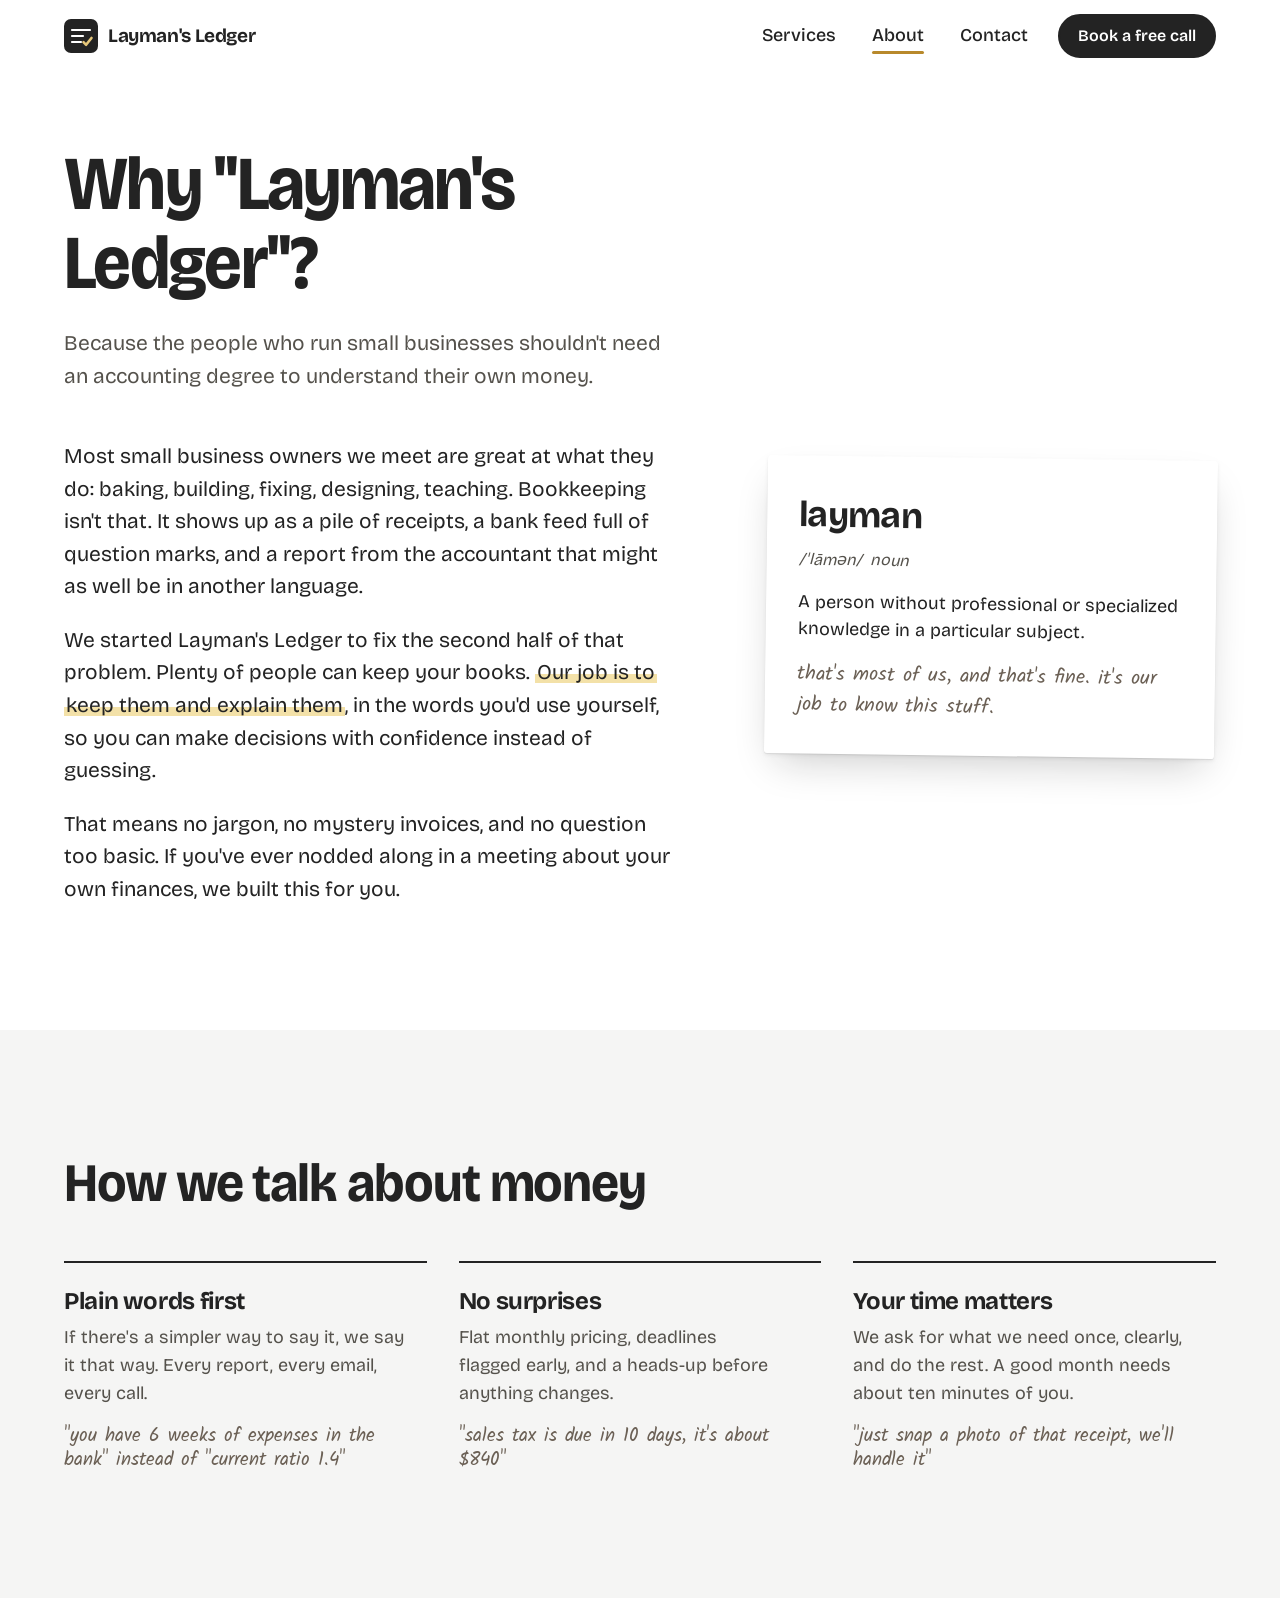
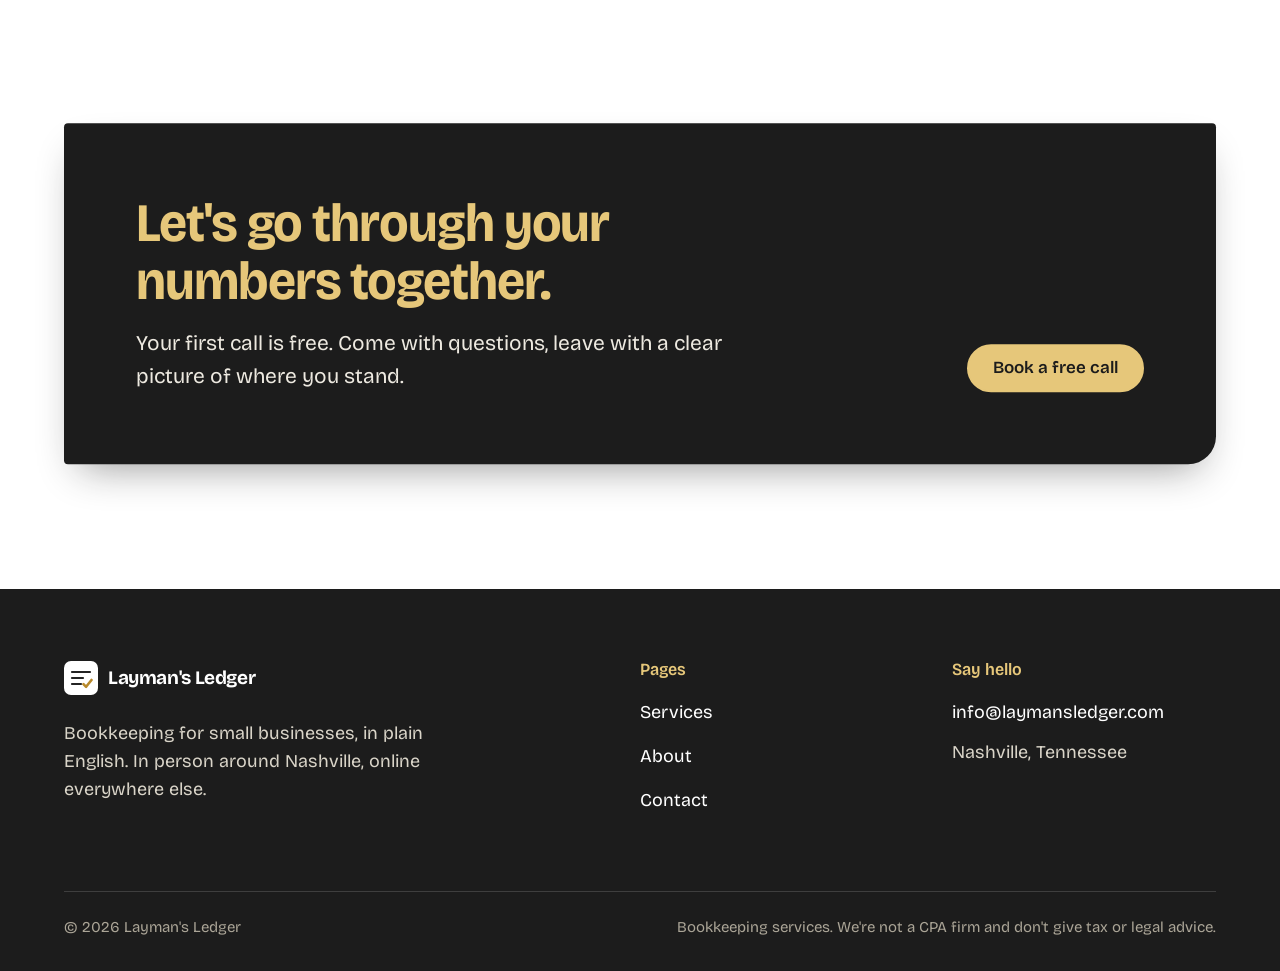
==== about.html @ c186a82f "Switch palette to charcoal and gold Charcoal ink and a gold pencil for mark-up on white paper; gold " ====
<!doctype html>
<html lang="en">
<head>
  <meta charset="utf-8">
  <meta name="viewport" content="width=device-width, initial-scale=1">
  <title>About | Layman's Ledger</title>
  <meta name="description" content="Why we started Layman's Ledger: bookkeeping for small businesses, explained in words you'd actually use.">
  <meta name="theme-color" content="#ffffff">
  <link rel="icon" href="assets/img/favicon.svg" type="image/svg+xml">
  <meta property="og:title" content="About | Layman's Ledger">
  <meta property="og:description" content="Why we started Layman's Ledger: bookkeeping for small businesses, explained in words you'd actually use.">
  <meta property="og:type" content="website">
  <link rel="preconnect" href="https://fonts.googleapis.com">
  <link rel="preconnect" href="https://fonts.gstatic.com" crossorigin>
  <link rel="stylesheet" href="https://fonts.googleapis.com/css2?family=Bricolage+Grotesque:opsz,wdth,wght@12..96,75..100,300..800&family=Kalam:wght@400;700&display=swap">
  <link rel="stylesheet" href="assets/css/styles.css">
</head>
<body>
  <a class="skip-link" href="#main">Skip to content</a>

  <header class="site-header">
    <nav class="nav wrap" aria-label="Main">
      <a class="brand" href="index.html" aria-label="Layman's Ledger home">
        <svg viewBox="0 0 34 34" aria-hidden="true"><rect width="34" height="34" rx="7" fill="#232323"/><path d="M8 11h18M8 17h11M8 23h9" stroke="#fff" stroke-width="2.2" stroke-linecap="round"/><path d="M19.5 23.2l2.6 2.6 5.4-6.8" fill="none" stroke="#E6C77A" stroke-width="2.6" stroke-linecap="round" stroke-linejoin="round"/></svg>
        Layman's Ledger
      </a>
      <button class="menu-toggle" type="button" aria-expanded="false" aria-controls="nav-links"><span></span><span class="visually-hidden">Menu</span></button>
      <ul class="nav-links" id="nav-links">
        <li><a href="services.html">Services</a></li>
        <li><a href="about.html" aria-current="page">About</a></li>
        <li><a href="contact.html">Contact</a></li>
        <li><a class="btn btn--small" href="contact.html">Book a free call</a></li>
      </ul>
    </nav>
  </header>

  <main id="main">
    <section class="page-head">
      <div class="wrap">
        <h1>Why "Layman's Ledger"?</h1>
        <p class="lede">Because the people who run small businesses shouldn't need an accounting degree to understand their own money.</p>
      </div>
    </section>

    <section class="section" style="padding-top:0" aria-label="Our story">
      <div class="wrap story">
        <div class="story-text">
          <p>Most small business owners we meet are great at what they do: baking, building, fixing, designing, teaching. Bookkeeping isn't that. It shows up as a pile of receipts, a bank feed full of question marks, and a report from the accountant that might as well be in another language.</p>
          <p>We started Layman's Ledger to fix the second half of that problem. Plenty of people can keep your books. <span class="highlight">Our job is to keep them and explain them</span>, in the words you'd use yourself, so you can make decisions with confidence instead of guessing.</p>
          <p>That means no jargon, no mystery invoices, and no question too basic. If you've ever nodded along in a meeting about your own finances, we built this for you.</p>
        </div>
        <dl class="definition">
          <dt>layman<small>/ˈlāmən/ &nbsp;noun</small></dt>
          <dd>A person without professional or specialized knowledge in a particular subject.</dd>
          <dd class="hand">that's most of us, and that's fine. it's our job to know this stuff.</dd>
        </dl>
      </div>
    </section>

    <section class="section section--tint" aria-labelledby="principles-title">
      <div class="wrap">
        <div class="section-head"><h2 id="principles-title">How we talk about money</h2></div>
        <div class="principles">
          <div class="principle">
            <h3>Plain words first</h3>
            <p>If there's a simpler way to say it, we say it that way. Every report, every email, every call.</p>
            <span class="eg">"you have 6 weeks of expenses in the bank" instead of "current ratio 1.4"</span>
          </div>
          <div class="principle">
            <h3>No surprises</h3>
            <p>Flat monthly pricing, deadlines flagged early, and a heads-up before anything changes.</p>
            <span class="eg">"sales tax is due in 10 days, it's about $840"</span>
          </div>
          <div class="principle">
            <h3>Your time matters</h3>
            <p>We ask for what we need once, clearly, and do the rest. A good month needs about ten minutes of you.</p>
            <span class="eg">"just snap a photo of that receipt, we'll handle it"</span>
          </div>
        </div>
      </div>
    </section>


    <section class="section" aria-labelledby="cta-title">
      <div class="wrap">
        <div class="cta-panel" data-cta>
          <div>
            <h2 id="cta-title">Let's go through your numbers together.</h2>
            <p>Your first call is free. Come with questions, leave with a clear picture of where you stand.</p>
          </div>
          <a class="btn" href="contact.html">Book a free call</a>
        </div>
      </div>
    </section>
  </main>

  <footer class="site-footer">
    <div class="wrap">
      <div class="footer-grid">
        <div>
          <a class="brand" href="index.html">
            <svg viewBox="0 0 34 34" aria-hidden="true"><rect width="34" height="34" rx="7" fill="#fff"/><path d="M8 11h18M8 17h11M8 23h9" stroke="#232323" stroke-width="2.2" stroke-linecap="round"/><path d="M19.5 23.2l2.6 2.6 5.4-6.8" fill="none" stroke="#B8892B" stroke-width="2.6" stroke-linecap="round" stroke-linejoin="round"/></svg>
            Layman's Ledger
          </a>
          <p>Bookkeeping for small businesses, in plain English. In person around Nashville, online everywhere else.</p>
        </div>
        <div>
          <h2>Pages</h2>
          <ul>
            <li><a href="services.html">Services</a></li>
            <li><a href="about.html">About</a></li>
            <li><a href="contact.html">Contact</a></li>
          </ul>
        </div>
        <div>
          <h2>Say hello</h2>
          <ul>
            <li><a href="mailto:info@laymansledger.com">info@laymansledger.com</a></li>
            <li>Nashville, Tennessee</li>
          </ul>
        </div>
      </div>
      <div class="footer-base">
        <span>&copy; <span data-year>2026</span> Layman's Ledger</span>
        <span>Bookkeeping services. We're not a CPA firm and don't give tax or legal advice.</span>
      </div>
    </div>
  </footer>

  <script src="assets/vendor/gsap.min.js" defer></script>
  <script src="assets/vendor/ScrollTrigger.min.js" defer></script>
  <script src="assets/js/main.js" defer></script>
</body>
</html>
---- assets/css/styles.css ----
/* Layman's Ledger
   Direction: the plain-English monthly report. White paper, charcoal ink,
   a gold pencil for mark-up, graphite handwriting for notes, and a gold
   tab for the one thing you must not forget. Charcoal and gold go dark
   only in the closing panel and footer. */

:root {
  color-scheme: light;

  /* Palette */
  --paper: #ffffff;
  --paper-2: #f5f5f4;
  --ink: #232323;        /* charcoal */
  --ink-soft: #55524c;
  --gold: #b8892b;       /* gold pencil: marks, arrows, focus (3.2:1 on white) */
  --gold-deep: #8a6414;  /* links and small gold text (5.4:1 on white) */
  --gold-light: #e6c77a; /* gold type on charcoal */
  --pencil: #6b6055;     /* graphite handwriting (6.1:1 on white) */
  --tab: #ebcb7c;        /* the gold sticky tab */
  --highlight: #f3e1a8;
  --dark: #1c1c1c;
  --line: #e4e2dd;
  --line-strong: #cbc7be;
  --error: #b3261e;
  --success: #1f7a4d;

  /* Type */
  --font-sans: "Bricolage Grotesque", ui-sans-serif, system-ui, sans-serif;
  --font-hand: "Kalam", "Segoe Print", "Bradley Hand", cursive;

  /* Classic typographic scale, rem based on a 16px root */
  --step--1: 0.875rem;  /* 14 */
  --step-0: 1.125rem;   /* 18 body */
  --step-1: 1.3125rem;  /* 21 */
  --step-2: 1.5rem;     /* 24 */
  --step-3: clamp(1.75rem, 1.4rem + 1.4vw, 2.25rem);   /* 28-36 */
  --step-4: clamp(2.25rem, 1.6rem + 2.6vw, 3.375rem);  /* 36-54 */
  --step-5: clamp(2.75rem, 1.7rem + 4.4vw, 4.75rem);   /* 44-76 */

  /* Spacing (spacious marketing rhythm) */
  --space-1: 0.5rem;
  --space-2: 1rem;
  --space-3: 1.5rem;
  --space-4: 2rem;
  --space-5: 3rem;
  --space-6: 4.5rem;
  --space-7: clamp(4.5rem, 3rem + 6vw, 8rem);

  --gutter: clamp(1rem, 0.4rem + 3vw, 2.5rem);
  --max: 72rem;
  --measure: 38rem;

  /* Radii by role: documents are nearly square, controls are soft */
  --r-doc: 3px;
  --r-field: 10px;
  --r-pill: 999px;

  /* Paper shadow: a tight contact shadow plus a long soft lift */
  --shadow-paper: 0 1px 1px rgb(20 20 20 / 0.08), 0 2px 4px rgb(20 20 20 / 0.06),
    0 18px 40px -12px rgb(20 20 20 / 0.22);
  --shadow-sticky: 0 2px 3px rgb(90 70 0 / 0.14), 0 14px 22px -10px rgb(90 70 0 / 0.35);

  --ease-out: cubic-bezier(0.22, 1, 0.36, 1);
  --dur-fast: 160ms;
  --dur: 240ms;
}

/* ---------- Base ---------- */

*,
*::before,
*::after { box-sizing: border-box; }

html {
  -webkit-text-size-adjust: 100%;
  scroll-behavior: smooth;
  scroll-padding-top: 6rem; /* keep anchors and focused fields clear of the sticky header */
}

body {
  margin: 0;
  background: var(--paper);
  color: var(--ink);
  font-family: var(--font-sans);
  font-size: var(--step-0);
  line-height: 1.55;
  font-optical-sizing: auto;
  text-rendering: optimizeLegibility;
  -webkit-font-smoothing: antialiased;
  overflow-x: clip;
}

img, svg { display: block; max-width: 100%; }

h1, h2, h3, h4 {
  margin: 0;
  line-height: 1.08;
  font-weight: 700;
  letter-spacing: -0.02em;
  text-wrap: balance;
}

h1 { font-size: var(--step-5); font-variation-settings: "wdth" 92; letter-spacing: -0.022em; line-height: 1.04; }
h2 { font-size: var(--step-4); font-variation-settings: "wdth" 94; letter-spacing: -0.02em; }
h3 { font-size: var(--step-2); letter-spacing: -0.015em; line-height: 1.2; }

p { margin: 0; text-wrap: pretty; }
p + p { margin-top: 1em; }

a {
  color: var(--gold-deep);
  text-decoration-thickness: 1.5px;
  text-underline-offset: 0.2em;
  transition: color var(--dur-fast) ease, text-decoration-color var(--dur-fast) ease;
}
a:hover { color: var(--ink); }

:focus-visible {
  outline: 3px solid var(--gold);
  outline-offset: 3px;
  border-radius: 4px;
}

::selection { background: var(--highlight); color: var(--ink); }

.num { font-variant-numeric: tabular-nums; }

.hand {
  font-family: var(--font-hand);
  color: var(--pencil);
  font-weight: 400;
  letter-spacing: 0;
}

.visually-hidden {
  position: absolute !important;
  width: 1px; height: 1px;
  margin: -1px; padding: 0; border: 0;
  overflow: hidden; clip: rect(0 0 0 0); white-space: nowrap;
}

.skip-link {
  position: absolute;
  left: var(--gutter);
  top: -4rem;
  z-index: 100;
  padding: 0.75rem 1rem;
  background: var(--ink);
  color: #fff;
  border-radius: var(--r-field);
  transition: top var(--dur) var(--ease-out);
}
.skip-link:focus { top: 0.75rem; color: #fff; }

.wrap {
  width: 100%;
  max-width: calc(var(--max) + var(--gutter) * 2);
  margin-inline: auto;
  padding-inline: var(--gutter);
}

.section { padding-block: var(--space-7); }
.section--tint { background: var(--paper-2); }

.section-head { max-width: 44rem; margin-bottom: var(--space-5); }
.section-head p { margin-top: var(--space-2); color: var(--ink-soft); font-size: var(--step-1); }

.lede { font-size: var(--step-1); color: var(--ink-soft); max-width: var(--measure); }

/* ---------- Buttons ---------- */

.btn {
  --btn-bg: var(--ink);
  --btn-fg: #fff;
  display: inline-flex;
  align-items: center;
  justify-content: center;
  gap: 0.5rem;
  min-height: 3rem;
  padding: 0.75rem 1.5rem;
  border: 2px solid var(--btn-bg);
  border-radius: var(--r-pill);
  background: var(--btn-bg);
  color: var(--btn-fg);
  font: inherit;
  font-size: 1.0625rem;
  font-weight: 600;
  line-height: 1.2;
  text-decoration: none;
  cursor: pointer;
  transition: transform var(--dur-fast) var(--ease-out), background-color var(--dur) ease,
    color var(--dur) ease, box-shadow var(--dur) ease;
}
.btn:hover { color: var(--btn-fg); background: #3a3a3a; border-color: #3a3a3a; box-shadow: 0 8px 18px -8px rgb(20 20 20 / 0.5); }
.btn:active { transform: translateY(1px) scale(0.98); }

.btn--ghost { --btn-bg: transparent; --btn-fg: var(--ink); border-color: var(--line-strong); }
.btn--ghost:hover { background: var(--paper-2); color: var(--ink); border-color: var(--ink); box-shadow: none; }

.btn--small { min-height: 2.75rem; padding: 0.5rem 1.125rem; font-size: 1rem; }

.btn[disabled] { opacity: 0.6; cursor: progress; }

/* ---------- Header / nav ---------- */

.site-header {
  position: sticky;
  top: 0;
  z-index: 50;
  background: rgb(255 255 255 / 0.88);
  backdrop-filter: saturate(1.4) blur(10px);
  -webkit-backdrop-filter: saturate(1.4) blur(10px);
  border-bottom: 1px solid transparent;
  transition: border-color var(--dur) ease, box-shadow var(--dur) ease;
}
.site-header.is-scrolled { border-bottom-color: var(--line); }

.nav {
  display: flex;
  align-items: center;
  justify-content: space-between;
  gap: var(--space-3);
  min-height: 4.5rem;
}

.brand {
  display: inline-flex;
  align-items: center;
  gap: 0.625rem;
  color: var(--ink);
  font-weight: 700;
  font-size: 1.1875rem;
  letter-spacing: -0.02em;
  text-decoration: none;
}
.brand:hover { color: var(--ink); }
.brand svg { width: 2.125rem; height: 2.125rem; flex: none; }

.nav-links {
  display: flex;
  align-items: center;
  gap: var(--space-1);
  margin: 0;
  padding: 0;
  list-style: none;
}
.nav-links a:not(.btn) {
  position: relative;
  display: inline-block;
  padding: 0.625rem 0.875rem;
  color: var(--ink);
  font-weight: 500;
  text-decoration: none;
}
/* A blue-pencil underline that sketches in on hover and marks the current page */
.nav-links a:not(.btn)::after {
  content: "";
  position: absolute;
  left: 0.875rem;
  right: 0.875rem;
  bottom: 0.35rem;
  height: 3px;
  border-radius: 3px;
  background: var(--gold);
  transform: scaleX(0);
  transform-origin: left;
  transition: transform var(--dur) var(--ease-out);
}
.nav-links a:not(.btn):hover::after,
.nav-links a[aria-current="page"]::after { transform: scaleX(1); }
.nav-links .btn { margin-left: var(--space-1); }

.menu-toggle {
  display: none;
  align-items: center;
  justify-content: center;
  width: 3rem;
  height: 3rem;
  margin-right: -0.5rem;
  border: 0;
  border-radius: var(--r-field);
  background: transparent;
  color: var(--ink);
  cursor: pointer;
}
.menu-toggle span,
.menu-toggle span::before,
.menu-toggle span::after {
  display: block;
  width: 1.375rem;
  height: 2px;
  border-radius: 2px;
  background: currentColor;
  transition: transform var(--dur) var(--ease-out), opacity var(--dur-fast) ease;
}
.menu-toggle span { position: relative; }
.menu-toggle span::before,
.menu-toggle span::after { content: ""; position: absolute; left: 0; }
.menu-toggle span::before { top: -7px; }
.menu-toggle span::after { top: 7px; }
.menu-toggle[aria-expanded="true"] span { background: transparent; }
.menu-toggle[aria-expanded="true"] span::before { transform: translateY(7px) rotate(45deg); }
.menu-toggle[aria-expanded="true"] span::after { transform: translateY(-7px) rotate(-45deg); }

@media (max-width: 52rem) {
  .menu-toggle { display: inline-flex; }
  .nav-links {
    position: absolute;
    top: 100%;
    left: 0;
    right: 0;
    flex-direction: column;
    align-items: stretch;
    gap: 0;
    padding: var(--space-1) var(--gutter) var(--space-3);
    background: var(--paper);
    border-bottom: 1px solid var(--line);
    box-shadow: 0 24px 40px -24px rgb(20 20 20 / 0.3);
    opacity: 0;
    visibility: hidden;
    transform: translateY(-0.5rem);
    transition: opacity var(--dur) ease, transform var(--dur) var(--ease-out), visibility 0s linear var(--dur);
  }
  .nav-links.is-open {
    opacity: 1;
    visibility: visible;
    transform: none;
    transition: opacity var(--dur) ease, transform var(--dur) var(--ease-out), visibility 0s;
  }
  .nav-links a:not(.btn) { display: block; padding: 0.875rem 0; font-size: 1.1875rem; border-bottom: 1px solid var(--line); }
  .nav-links a:not(.btn)::after { left: 0; right: auto; width: 2.5rem; bottom: 0.5rem; }
  .nav-links .btn { margin: var(--space-3) 0 0; width: 100%; }
}

/* ---------- Hero ---------- */

.hero { padding-block: var(--space-6); overflow: clip; }

.hero-grid {
  display: grid;
  grid-template-columns: minmax(0, 1fr);
  gap: var(--space-6);
  align-items: center;
}

.hero-copy h1 { max-width: 12ch; }
.hero-copy h1 .line { display: block; }
.hero-copy .lede { margin-top: var(--space-3); }

.hero-actions {
  display: flex;
  flex-wrap: wrap;
  gap: var(--space-2);
  margin-top: var(--space-4);
}

.hero-note { margin-top: var(--space-3); font-size: 1rem; color: var(--ink-soft); }

@media (min-width: 64rem) {
  .hero-grid { grid-template-columns: minmax(0, 0.9fr) minmax(0, 1.1fr); gap: var(--space-5); }
}

/* ---------- The report (signature element) ---------- */

.report-stage { position: relative; padding: var(--space-2) 0 var(--space-3); }
@media (min-width: 64rem) { .report-stage { padding-bottom: var(--space-6); } }

.report {
  position: relative;
  margin: 0;
  padding: var(--space-4) var(--space-4) var(--space-3);
  background: var(--paper);
  border-radius: var(--r-doc);
  box-shadow: var(--shadow-paper);
  transform: rotate(-0.6deg);
}

.report-head {
  display: flex;
  justify-content: space-between;
  align-items: baseline;
  gap: var(--space-2);
  padding-bottom: var(--space-2);
  border-bottom: 2px solid var(--ink);
}
.report-title { font-size: var(--step-1); font-weight: 700; letter-spacing: -0.01em; }
@media (max-width: 39.99rem) {
  .report-head { flex-direction: column; gap: 0.125rem; }
  .report-note .arrow { display: none; }
}
.report-sub { font-size: var(--step--1); color: var(--ink-soft); }

.report-rows { margin: 0; padding: 0; list-style: none; }

.report-row {
  display: grid;
  grid-template-columns: minmax(0, 1fr) auto;
  grid-template-areas:
    "label amount"
    "note  note";
  column-gap: var(--space-2);
  align-items: center;
  padding: 0.875rem 0;
  border-bottom: 1px solid var(--line);
}
.report-row:last-child { border-bottom: 0; }

.report-label { grid-area: label; font-weight: 500; }
.report-amount {
  grid-area: amount;
  position: relative;
  justify-self: end;
  font-size: var(--step-2);
  font-weight: 700;
  font-variant-numeric: tabular-nums;
  letter-spacing: -0.02em;
  white-space: nowrap;
}
.report-row--total .report-label { font-weight: 700; }

.report-note {
  grid-area: note;
  display: flex;
  align-items: center;
  gap: 0.375rem;
  margin-top: 0.125rem;
  font-size: 1.1875rem;
  line-height: 1.25;
}
.report-note .arrow { width: 2.25rem; height: 1.25rem; flex: none; color: var(--gold); }

/* The blue-pencil loop around the profit figure */
.pencil-circle {
  position: absolute;
  left: -22%;
  top: -34%;
  width: 144%;
  height: 168%;
  max-width: none;
  color: var(--gold);
  pointer-events: none;
  overflow: visible;
}

@media (min-width: 40rem) {
  .report { padding: var(--space-5) var(--space-5) var(--space-4); }
  .report-row {
    grid-template-columns: minmax(8rem, 1fr) auto minmax(0, 13rem);
    grid-template-areas: "label amount note";
    column-gap: var(--space-3);
    padding: 1rem 0;
  }
  .report-note { margin-top: 0; }
}

.sticky-note {
  position: relative;
  width: min(16rem, 80%);
  margin: -1rem 0.25rem 0 auto;
  padding: 1.125rem 1.125rem 1.25rem;
  background: var(--tab);
  border-radius: 2px 2px 14px 2px;
  box-shadow: var(--shadow-sticky);
  transform: rotate(2.5deg);
  font-family: var(--font-hand);
  font-size: 1.1875rem;
  line-height: 1.3;
  color: var(--ink);
  transition: transform 400ms var(--ease-out);
}
.sticky-note:hover { transform: rotate(0.5deg) translateY(-3px); }
.sticky-note strong { font-weight: 700; }

@media (min-width: 64rem) {
  .sticky-note { position: absolute; right: -1.5rem; bottom: -1.5rem; width: 15rem; margin: 0; }
}

.sample-tag {
  position: absolute;
  top: -0.75rem;
  left: var(--space-3);
  padding: 0.125rem 0.625rem;
  background: var(--paper);
  border: 1px solid var(--line-strong);
  border-radius: var(--r-pill);
  font-size: 0.8125rem;
  color: var(--ink-soft);
}

/* ---------- Jargon translator ---------- */

.jargon-list {
  display: grid;
  grid-template-columns: minmax(0, 1fr);
  margin: 0;
  padding: 0;
  list-style: none;
  border-top: 1px solid var(--line-strong);
}
@media (min-width: 48rem) {
  .jargon-list { grid-template-columns: repeat(2, minmax(0, 1fr)); column-gap: var(--space-5); }
}

.jargon-item { border-bottom: 1px solid var(--line-strong); }

.jargon-btn {
  display: grid;
  grid-template-columns: minmax(0, 1fr) auto;
  align-items: center;
  gap: var(--space-2);
  width: 100%;
  min-height: 5.5rem;
  padding: var(--space-3) 0;
  border: 0;
  background: transparent;
  color: var(--ink);
  font: inherit;
  text-align: left;
  cursor: pointer;
}

.jargon-text { display: grid; gap: 0.25rem; }

.jargon-term {
  position: relative;
  justify-self: start;
  font-size: var(--step-2);
  font-weight: 600;
  letter-spacing: -0.015em;
  transition: color var(--dur) ease;
}
/* Pencil strike-through, drawn on reveal */
.jargon-term::after {
  content: "";
  position: absolute;
  left: -0.25rem;
  right: -0.25rem;
  top: 55%;
  height: 3px;
  border-radius: 3px;
  background: var(--gold);
  transform: scaleX(0) rotate(-1.5deg);
  transform-origin: left center;
  transition: transform 420ms var(--ease-out);
}

.jargon-plain {
  display: grid;
  grid-template-rows: 0fr;
  transition: grid-template-rows 420ms var(--ease-out);
}
.jargon-plain > span {
  overflow: hidden;
  font-family: var(--font-hand);
  color: var(--pencil);
  font-size: 1.3125rem;
  line-height: 1.3;
  clip-path: inset(0 100% 0 0);
  transition: clip-path 700ms var(--ease-out) 120ms;
}

.jargon-btn[aria-expanded="true"] .jargon-term { color: var(--ink-soft); }
.jargon-btn[aria-expanded="true"] .jargon-term::after { transform: scaleX(1) rotate(-1.5deg); }
.jargon-btn[aria-expanded="true"] .jargon-plain { grid-template-rows: 1fr; }
.jargon-btn[aria-expanded="true"] .jargon-plain > span { clip-path: inset(0 0 0 0); }

.jargon-icon {
  display: grid;
  place-items: center;
  width: 2.75rem;
  height: 2.75rem;
  border: 1.5px solid var(--line-strong);
  border-radius: 50%;
  color: var(--ink);
  transition: transform var(--dur) var(--ease-out), background-color var(--dur) ease, border-color var(--dur) ease;
}
.jargon-icon svg { width: 1.125rem; height: 1.125rem; }
.jargon-btn:hover .jargon-icon { border-color: var(--ink); }
.jargon-btn[aria-expanded="true"] .jargon-icon { transform: rotate(180deg); background: var(--tab); border-color: var(--tab); }

.jargon-foot {
  display: flex;
  flex-wrap: wrap;
  align-items: center;
  justify-content: space-between;
  gap: var(--space-2);
  margin-top: var(--space-4);
  color: var(--ink-soft);
}

/* ---------- Services list ---------- */

.service-list { margin: 0; padding: 0; list-style: none; border-top: 2px solid var(--ink); }

.service-row {
  display: grid;
  grid-template-columns: minmax(0, 1fr);
  gap: var(--space-1);
  padding: var(--space-4) 0;
  border-bottom: 1px solid var(--line-strong);
}
.service-row h3 { font-size: var(--step-3); }
.service-row p { color: var(--ink-soft); max-width: var(--measure); }
.service-row .hand { font-size: 1.25rem; }

@media (min-width: 48rem) {
  .service-row { grid-template-columns: minmax(0, 5fr) minmax(0, 7fr); gap: var(--space-5); align-items: baseline; }
}

.more-link {
  display: inline-flex;
  align-items: center;
  gap: 0.5rem;
  margin-top: var(--space-4);
  font-weight: 600;
}

/* ---------- How it works (a real sequence, so it is numbered) ---------- */

.steps {
  position: relative;
  display: grid;
  gap: var(--space-5);
  margin: 0;
  padding: 0 0 0 4.5rem;
  list-style: none;
  counter-reset: step;
  max-width: 48rem;
}
/* Track and progress line; --progress is driven by scroll (defaults to full without JS) */
.steps::before,
.steps::after {
  content: "";
  position: absolute;
  left: 1.375rem;
  top: 1.5rem;
  bottom: 1.5rem;
  width: 3px;
  border-radius: 3px;
}
.steps::before { background: var(--line); }
.steps::after { background: var(--gold); transform-origin: top; transform: scaleY(var(--progress, 1)); }

.step { position: relative; z-index: 1; counter-increment: step; }
.step::before {
  content: counter(step);
  position: absolute;
  left: -4.5rem;
  top: -0.125rem;
  display: grid;
  place-items: center;
  width: 2.875rem;
  height: 2.875rem;
  border-radius: 50%;
  background: var(--paper);
  border: 2px solid var(--ink);
  font-weight: 700;
  font-variant-numeric: tabular-nums;
}
.section--tint .step::before { background: var(--paper-2); }
.step h3 { font-size: var(--step-3); }
.step p { margin-top: var(--space-1); color: var(--ink-soft); max-width: var(--measure); }
.step .hand { display: block; margin-top: var(--space-1); font-size: 1.25rem; }

/* ---------- Near or far ---------- */

.split {
  display: grid;
  grid-template-columns: minmax(0, 1fr);
  gap: var(--space-5);
}
@media (min-width: 48rem) {
  .split { grid-template-columns: repeat(2, minmax(0, 1fr)); gap: var(--space-6); }
}

.split-col { border-top: 2px solid var(--ink); padding-top: var(--space-3); }
.split-col h3 { font-size: var(--step-3); }
.split-col p { margin-top: var(--space-2); color: var(--ink-soft); }

.ticks { margin: var(--space-3) 0 0; padding: 0; list-style: none; display: grid; gap: 0.75rem; }
.ticks li { display: grid; grid-template-columns: 1.5rem minmax(0, 1fr); gap: 0.75rem; align-items: start; }
.ticks svg { width: 1.5rem; height: 1.5rem; margin-top: 0.1rem; color: var(--gold); }

/* ---------- Testimonials slot (hidden until real quotes exist) ---------- */

.quotes { display: grid; gap: var(--space-4); grid-template-columns: repeat(auto-fit, minmax(min(100%, 20rem), 1fr)); }
.quote { margin: 0; padding-left: var(--space-3); border-left: 3px solid var(--gold); }
.quote p { font-size: var(--step-1); }
.quote footer { margin-top: var(--space-2); color: var(--ink-soft); font-size: 1rem; }

/* ---------- Closing call to action ---------- */

.cta-panel {
  position: relative;
  display: grid;
  gap: var(--space-3);
  padding: var(--space-5) var(--space-4);
  background: var(--dark);
  color: #ede9e0;
  border-radius: 4px 4px 28px 4px;
  box-shadow: 0 18px 40px -16px rgb(20 20 20 / 0.45);
}
.cta-panel h2 { max-width: 18ch; margin-bottom: var(--space-2); color: var(--gold-light); }
.cta-panel p { max-width: var(--measure); font-size: var(--step-1); }
.cta-panel .hand { margin-top: var(--space-2); color: var(--gold-light); font-size: 1.375rem; }
.cta-panel .btn { --btn-bg: var(--gold-light); --btn-fg: var(--dark); }
.cta-panel .btn:hover { background: #f1d995; border-color: #f1d995; color: var(--dark); box-shadow: none; }
.cta-panel :focus-visible { outline-color: var(--gold-light); }
@media (min-width: 48rem) {
  .cta-panel { padding: var(--space-6); grid-template-columns: minmax(0, 1fr) auto; align-items: end; }
}

/* ---------- Page header (inner pages) ---------- */

.page-head { padding-block: var(--space-6) var(--space-5); }
.page-head h1 { max-width: 16ch; }
.page-head .lede { margin-top: var(--space-3); }

/* ---------- Services page detail ---------- */

.service-detail {
  display: grid;
  grid-template-columns: minmax(0, 1fr);
  gap: var(--space-3);
  padding-block: var(--space-5);
  border-top: 2px solid var(--ink);
  scroll-margin-top: 6rem;
}
.service-detail h2 { font-size: var(--step-4); }
.service-detail .lede { margin-top: var(--space-2); }
.service-detail h3 { font-size: var(--step-1); font-weight: 600; margin-bottom: var(--space-1); }
.service-detail ul { margin: 0; padding-left: 1.25rem; color: var(--ink-soft); }
.service-detail li + li { margin-top: 0.375rem; }
.service-detail li::marker { color: var(--gold); }
.service-cols { display: grid; gap: var(--space-4); }
@media (min-width: 48rem) {
  .service-detail { grid-template-columns: minmax(0, 5fr) minmax(0, 7fr); gap: var(--space-5); }
  .service-cols { grid-template-columns: repeat(2, minmax(0, 1fr)); }
}

.toc { display: flex; flex-wrap: wrap; gap: 0.5rem; margin: var(--space-4) 0 0; padding: 0; list-style: none; }
.toc a {
  display: inline-flex;
  align-items: center;
  min-height: 2.75rem;
  padding: 0.5rem 1rem;
  border: 1.5px solid var(--line-strong);
  border-radius: var(--r-pill);
  color: var(--ink);
  font-weight: 500;
  text-decoration: none;
  transition: border-color var(--dur) ease, background-color var(--dur) ease;
}
.toc a:hover { border-color: var(--ink); background: var(--paper-2); }

/* ---------- FAQ ---------- */

.faq { border-top: 1px solid var(--line-strong); max-width: 52rem; }
.faq details { border-bottom: 1px solid var(--line-strong); }
.faq summary {
  display: flex;
  justify-content: space-between;
  align-items: center;
  gap: var(--space-2);
  min-height: 4rem;
  padding: var(--space-2) 0;
  font-size: var(--step-1);
  font-weight: 600;
  cursor: pointer;
  list-style: none;
}
.faq summary::-webkit-details-marker { display: none; }
.faq summary svg { width: 1.25rem; height: 1.25rem; flex: none; transition: transform var(--dur) var(--ease-out); }
.faq details[open] summary svg { transform: rotate(45deg); }
.faq-body { overflow: hidden; }
.faq-body > div { padding-bottom: var(--space-3); color: var(--ink-soft); max-width: var(--measure); }

/* ---------- About ---------- */

.story { display: grid; gap: var(--space-5); }
.story-text { max-width: var(--measure); }
.story-text p { font-size: var(--step-1); }
@media (min-width: 56rem) {
  .story { grid-template-columns: minmax(0, 7fr) minmax(0, 5fr); gap: var(--space-6); align-items: start; }
}

.highlight {
  background-image: linear-gradient(transparent 58%, var(--highlight) 58%, var(--highlight) 92%, transparent 92%);
  background-repeat: no-repeat;
  background-size: 100% 100%;
  padding-inline: 0.1em;
  box-decoration-break: clone;
  -webkit-box-decoration-break: clone;
}

.definition {
  position: relative;
  padding: var(--space-4);
  background: var(--paper);
  border-radius: var(--r-doc);
  box-shadow: var(--shadow-paper);
  transform: rotate(0.8deg);
}
.definition dt { font-size: var(--step-3); font-weight: 700; letter-spacing: -0.02em; }
.definition dt small { display: block; margin-top: 0.25rem; font-size: 1rem; font-weight: 400; color: var(--ink-soft); letter-spacing: 0; font-style: italic; }
.definition dd { margin: var(--space-2) 0 0; }
.definition .hand { display: block; margin-top: var(--space-2); font-size: 1.25rem; }

.principles { display: grid; gap: var(--space-4); grid-template-columns: repeat(auto-fit, minmax(min(100%, 16rem), 1fr)); }
.principle { border-top: 2px solid var(--ink); padding-top: var(--space-3); }
.principle h3 { font-size: var(--step-2); }
.principle p { margin-top: var(--space-1); color: var(--ink-soft); }
.principle .eg { display: block; margin-top: var(--space-2); font-family: var(--font-hand); color: var(--pencil); font-size: 1.1875rem; line-height: 1.3; }

/* ---------- Contact ---------- */

.contact-grid { display: grid; gap: var(--space-6); }
@media (min-width: 60rem) {
  .contact-grid { grid-template-columns: minmax(0, 7fr) minmax(0, 5fr); gap: var(--space-6); align-items: start; }
}

.form { display: grid; gap: var(--space-4); }
.field { display: grid; gap: 0.5rem; }
.field-row { display: grid; gap: var(--space-4); }
@media (min-width: 40rem) { .field-row { grid-template-columns: repeat(2, minmax(0, 1fr)); } }

.label { font-weight: 600; font-size: 1.0625rem; }
.label .opt { font-weight: 400; color: var(--ink-soft); }
.help { font-size: 0.9375rem; color: var(--ink-soft); }

.input,
.textarea {
  width: 100%;
  min-height: 3.25rem;
  padding: 0.75rem 1rem;
  border: 1.5px solid var(--line-strong);
  border-radius: var(--r-field);
  background: var(--paper);
  color: var(--ink);
  font: inherit;
  font-size: 1.0625rem;
  transition: border-color var(--dur) ease, box-shadow var(--dur) ease;
}
.textarea { min-height: 8rem; resize: vertical; line-height: 1.5; }
.input:hover,
.textarea:hover { border-color: var(--ink-soft); }
.input:focus,
.textarea:focus { outline: none; border-color: var(--gold-deep); box-shadow: 0 0 0 3px rgb(184 137 43 / 0.35); }
.field.has-error .input,
.field.has-error .textarea { border-color: var(--error); }
.error-msg { display: none; align-items: center; gap: 0.375rem; color: var(--error); font-size: 0.9375rem; font-weight: 500; }
.field.has-error .error-msg { display: flex; }

.chips { display: flex; flex-wrap: wrap; gap: 0.5rem; margin: 0; padding: 0; border: 0; }
.chips legend { margin-bottom: 0.5rem; padding: 0; }
.chip { position: relative; }
.chip input { position: absolute; opacity: 0; inset: 0; margin: 0; cursor: pointer; }
.chip span {
  display: inline-flex;
  align-items: center;
  min-height: 2.75rem;
  padding: 0.5rem 1rem;
  border: 1.5px solid var(--line-strong);
  border-radius: var(--r-pill);
  font-size: 1rem;
  font-weight: 500;
  transition: background-color var(--dur) ease, border-color var(--dur) ease, color var(--dur) ease;
}
.chip input:hover + span { border-color: var(--ink); }
.chip input:checked + span { background: var(--ink); border-color: var(--ink); color: #fff; }
.chip input:focus-visible + span { outline: 3px solid var(--gold); outline-offset: 2px; }

.form-status { min-height: 1.5rem; font-weight: 500; }
.form-status.is-error { color: var(--error); }

.form-success {
  padding: var(--space-5) var(--space-4);
  background: var(--tab);
  border-radius: 4px 4px 24px 4px;
  box-shadow: var(--shadow-sticky);
}
.form-success h2 { font-size: var(--step-4); }
.form-success p { margin-top: var(--space-2); font-size: var(--step-1); }

.aside-card { padding: var(--space-4); background: var(--paper-2); border-radius: var(--r-doc); }
.aside-card h2 { font-size: var(--step-3); }
.aside-card .steps { gap: var(--space-4); margin-top: var(--space-4); padding-left: 3.75rem; }
.aside-card .step::before { left: -3.75rem; width: 2.5rem; height: 2.5rem; background: var(--paper-2); }
.aside-card .steps::before,
.aside-card .steps::after { left: 1.1875rem; }
.aside-card .step h3 { font-size: var(--step-1); }
.aside-card .step p { font-size: 1.0625rem; }

.contact-lines { display: grid; gap: 0.75rem; margin: var(--space-4) 0 0; padding: var(--space-4) 0 0; border-top: 1px solid var(--line-strong); list-style: none; }
.contact-lines li { display: grid; grid-template-columns: 1.5rem minmax(0, 1fr); gap: 0.75rem; align-items: center; }
.contact-lines svg { width: 1.25rem; height: 1.25rem; color: var(--ink-soft); }

/* ---------- Footer ---------- */

.site-footer { padding-block: var(--space-6) var(--space-4); background: var(--dark); color: #d9d4c8; }
.site-footer a { color: #fff; }
.site-footer a:hover { color: var(--gold-light); }
.site-footer :focus-visible { outline-color: var(--gold-light); }
.footer-grid { display: grid; gap: var(--space-5); }
@media (min-width: 48rem) { .footer-grid { grid-template-columns: minmax(0, 2fr) repeat(2, minmax(0, 1fr)); } }
.footer-grid .brand { color: #fff; }
.footer-grid p { margin-top: var(--space-2); max-width: 26rem; }
.footer-grid h2 { font-size: 1.0625rem; font-weight: 600; color: var(--gold-light); letter-spacing: 0; margin-bottom: var(--space-2); }
.footer-grid ul { margin: 0; padding: 0; list-style: none; display: grid; gap: 0.5rem; }
.footer-grid ul a { text-decoration: none; display: inline-block; padding-block: 0.25rem; }
.footer-grid ul a:hover { text-decoration: underline; }
.footer-base { display: flex; flex-wrap: wrap; justify-content: space-between; gap: var(--space-2); margin-top: var(--space-6); padding-top: var(--space-3); border-top: 1px solid rgb(255 255 255 / 0.15); font-size: 0.9375rem; color: #aba597; }

/* Reached steps fill in as the line passes them */
.step::before { transition: background-color 300ms ease, color 300ms ease, border-color 300ms ease; }
.step.is-reached::before { background: var(--ink); border-color: var(--ink); color: #fff; }
.section--tint .step.is-reached::before { background: var(--ink); }

/* ---------- Pre-animation state ----------
   Set by a tiny head script only when motion is allowed, so the hero never
   flashes before GSAP takes over. If scripts fail, it reveals itself anyway. */

.motion [data-hero-title] .line,
.motion [data-hero-fade],
.motion [data-report],
.motion [data-sticky] {
  opacity: 0;
  animation: reveal-fallback 0.4s ease 3.5s forwards;
}
@keyframes reveal-fallback { to { opacity: 1; } }

/* ---------- Page transitions ---------- */

@view-transition { navigation: auto; }
::view-transition-old(root) { animation: 180ms ease-in both vt-out; }
::view-transition-new(root) { animation: 320ms var(--ease-out) both vt-in; }
@keyframes vt-out { to { opacity: 0; } }
@keyframes vt-in { from { opacity: 0; transform: translateY(8px); } }

/* ---------- Reduced motion ---------- */

@media (prefers-reduced-motion: reduce) {
  html { scroll-behavior: auto; }
  *,
  *::before,
  *::after {
    animation-duration: 0.01ms !important;
    animation-iteration-count: 1 !important;
    transition-duration: 0.01ms !important;
    transition-delay: 0ms !important;
  }
  ::view-transition-old(root),
  ::view-transition-new(root) { animation: none; }
}
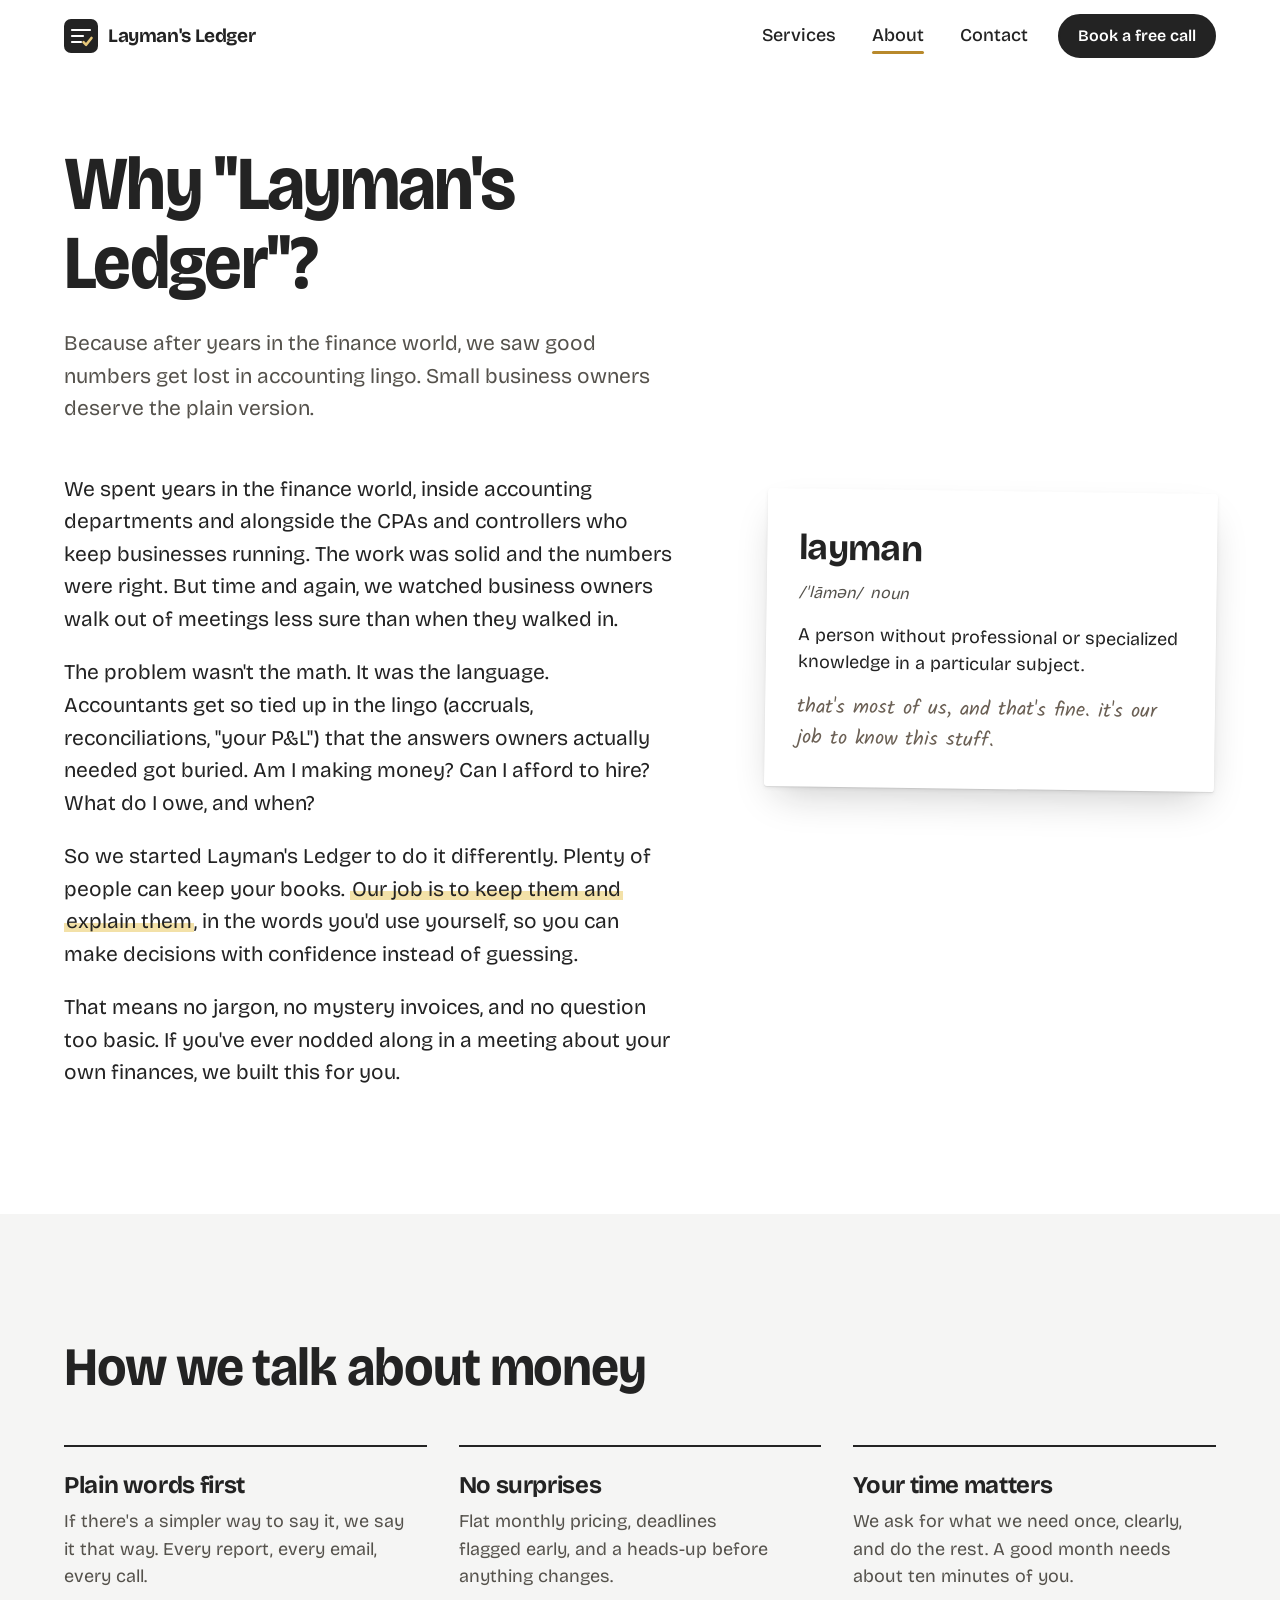
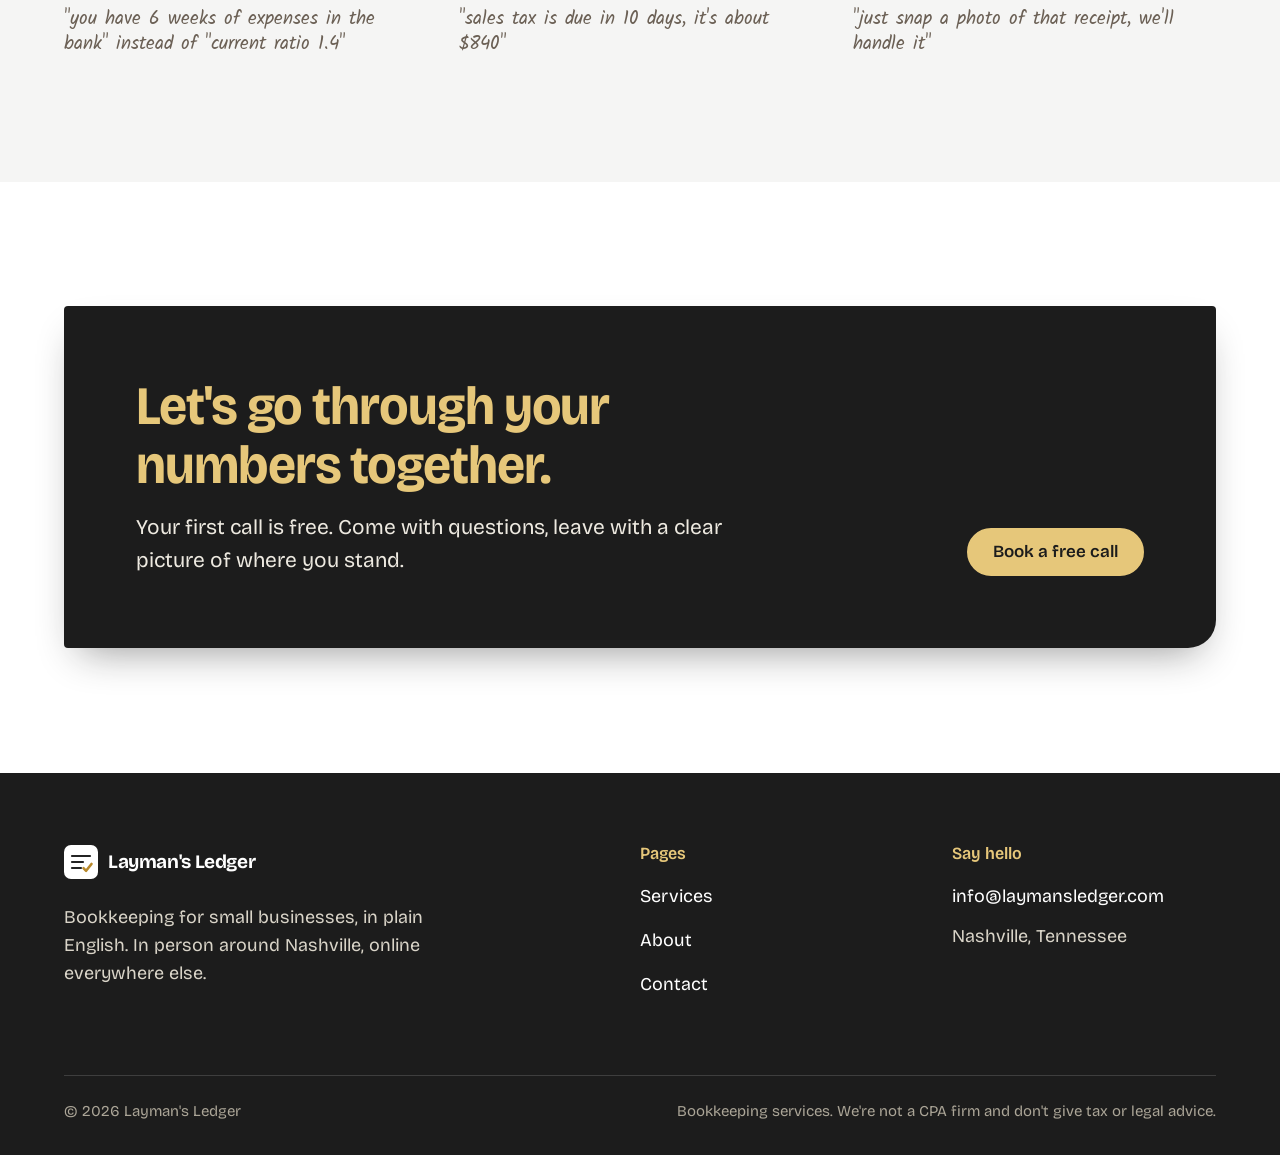
==== commit 571c3180: "Reframe About story around years in finance and accounting lingo Co-Authored-By: Claude Opus 5.5 <no" ====
--- a/about.html
+++ b/about.html
@@ -4,11 +4,11 @@
   <meta charset="utf-8">
   <meta name="viewport" content="width=device-width, initial-scale=1">
   <title>About | Layman's Ledger</title>
-  <meta name="description" content="Why we started Layman's Ledger: bookkeeping for small businesses, explained in words you'd actually use.">
+  <meta name="description" content="After years in the finance world, we saw good numbers get lost in accounting lingo. Layman's Ledger keeps small business books and explains them in plain English.">
   <meta name="theme-color" content="#ffffff">
   <link rel="icon" href="assets/img/favicon.svg" type="image/svg+xml">
   <meta property="og:title" content="About | Layman's Ledger">
-  <meta property="og:description" content="Why we started Layman's Ledger: bookkeeping for small businesses, explained in words you'd actually use.">
+  <meta property="og:description" content="After years in the finance world, we saw good numbers get lost in accounting lingo. Layman's Ledger keeps small business books and explains them in plain English.">
   <meta property="og:type" content="website">
   <link rel="preconnect" href="https://fonts.googleapis.com">
   <link rel="preconnect" href="https://fonts.gstatic.com" crossorigin>
@@ -38,15 +38,16 @@
     <section class="page-head">
       <div class="wrap">
         <h1>Why "Layman's Ledger"?</h1>
-        <p class="lede">Because the people who run small businesses shouldn't need an accounting degree to understand their own money.</p>
+        <p class="lede">Because after years in the finance world, we saw good numbers get lost in accounting lingo. Small business owners deserve the plain version.</p>
       </div>
     </section>
 
     <section class="section" style="padding-top:0" aria-label="Our story">
       <div class="wrap story">
         <div class="story-text">
-          <p>Most small business owners we meet are great at what they do: baking, building, fixing, designing, teaching. Bookkeeping isn't that. It shows up as a pile of receipts, a bank feed full of question marks, and a report from the accountant that might as well be in another language.</p>
-          <p>We started Layman's Ledger to fix the second half of that problem. Plenty of people can keep your books. <span class="highlight">Our job is to keep them and explain them</span>, in the words you'd use yourself, so you can make decisions with confidence instead of guessing.</p>
+          <p>We spent years in the finance world, inside accounting departments and alongside the CPAs and controllers who keep businesses running. The work was solid and the numbers were right. But time and again, we watched business owners walk out of meetings less sure than when they walked in.</p>
+          <p>The problem wasn't the math. It was the language. Accountants get so tied up in the lingo (accruals, reconciliations, "your P&amp;L") that the answers owners actually needed got buried. Am I making money? Can I afford to hire? What do I owe, and when?</p>
+          <p>So we started Layman's Ledger to do it differently. Plenty of people can keep your books. <span class="highlight">Our job is to keep them and explain them</span>, in the words you'd use yourself, so you can make decisions with confidence instead of guessing.</p>
           <p>That means no jargon, no mystery invoices, and no question too basic. If you've ever nodded along in a meeting about your own finances, we built this for you.</p>
         </div>
         <dl class="definition">
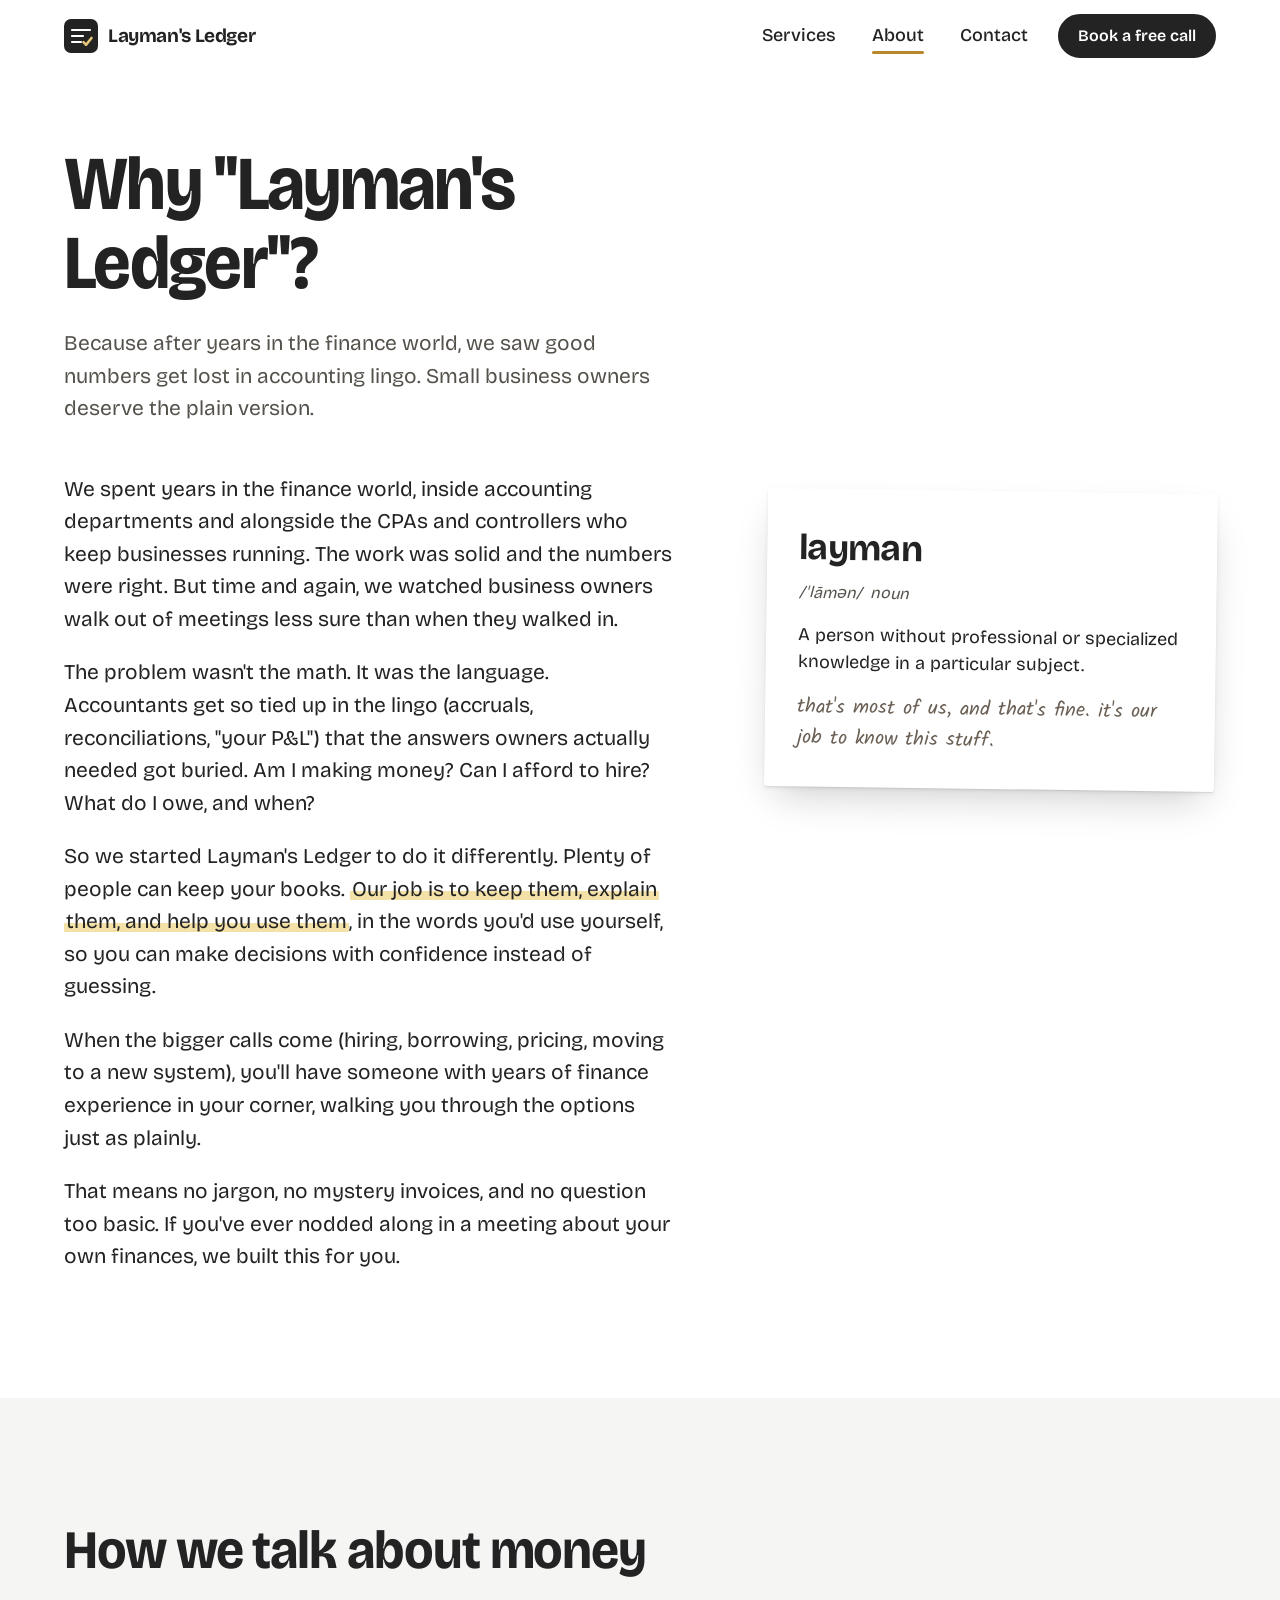
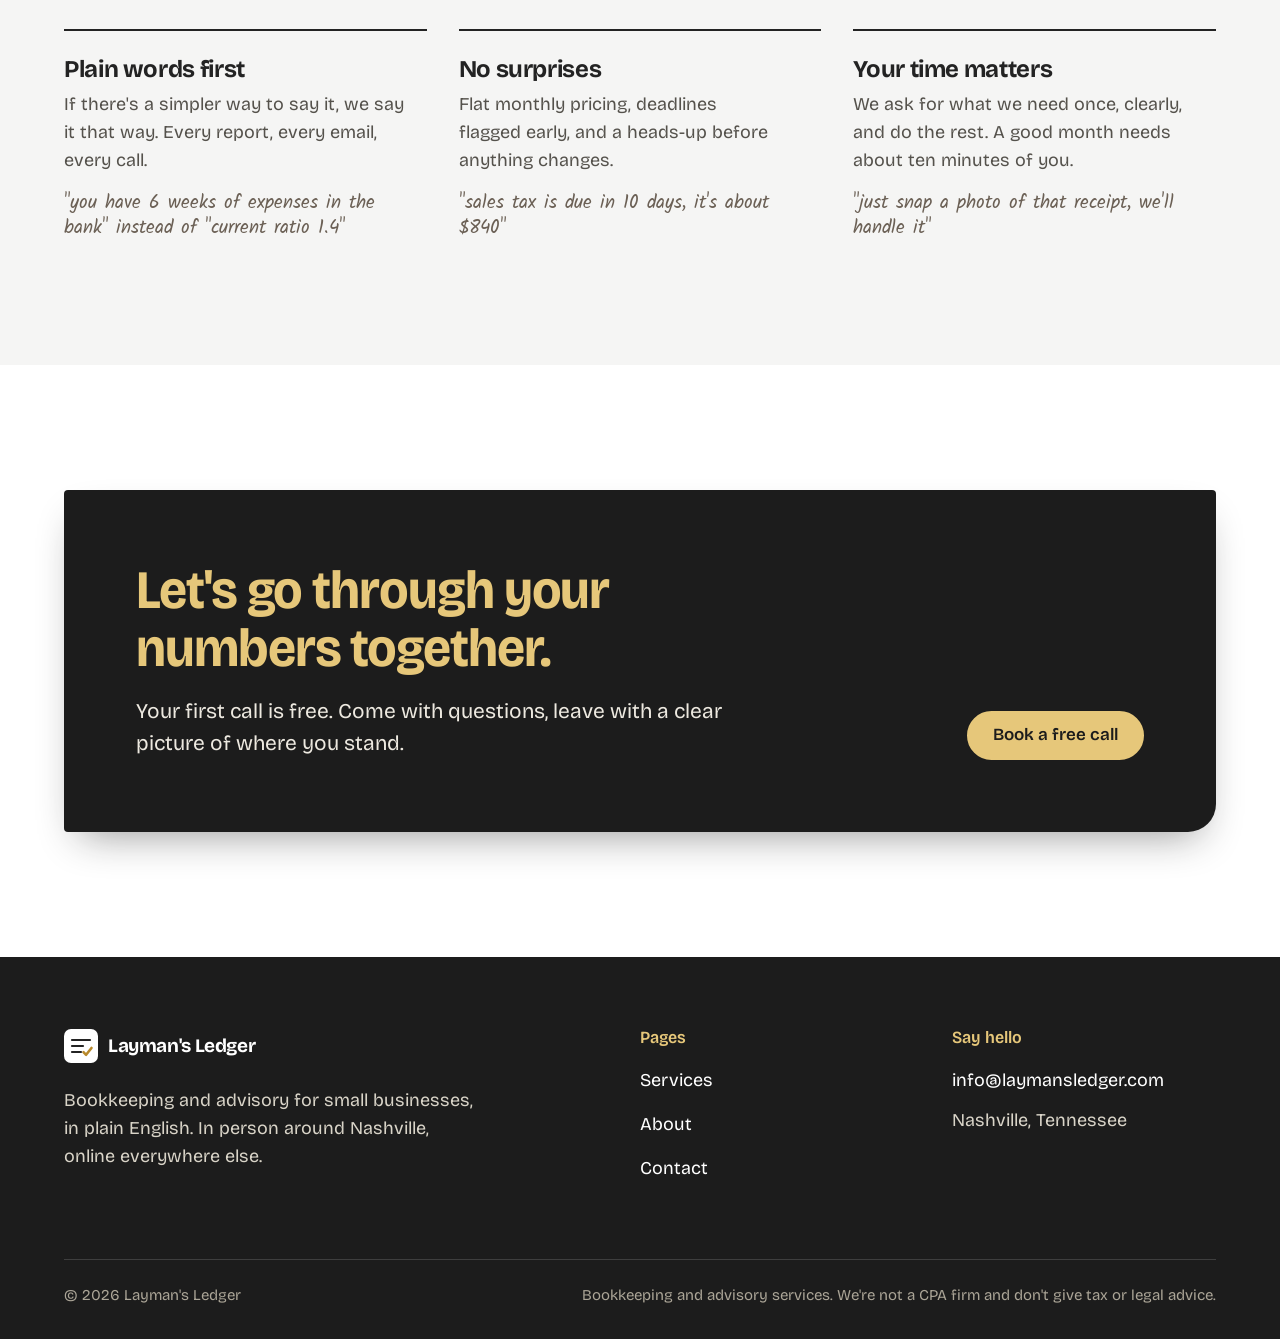
==== commit d6ceac38: "Position site as bookkeeping plus advisory Group services into Bookkeeping (the foundation) and Advi" ====
--- a/about.html
+++ b/about.html
@@ -4,11 +4,11 @@
   <meta charset="utf-8">
   <meta name="viewport" content="width=device-width, initial-scale=1">
   <title>About | Layman's Ledger</title>
-  <meta name="description" content="After years in the finance world, we saw good numbers get lost in accounting lingo. Layman's Ledger keeps small business books and explains them in plain English.">
+  <meta name="description" content="After years in the finance world, we saw good numbers get lost in accounting lingo. Layman's Ledger keeps small business books, explains them in plain English, and advises on what's next.">
   <meta name="theme-color" content="#ffffff">
   <link rel="icon" href="assets/img/favicon.svg" type="image/svg+xml">
   <meta property="og:title" content="About | Layman's Ledger">
-  <meta property="og:description" content="After years in the finance world, we saw good numbers get lost in accounting lingo. Layman's Ledger keeps small business books and explains them in plain English.">
+  <meta property="og:description" content="After years in the finance world, we saw good numbers get lost in accounting lingo. Layman's Ledger keeps small business books, explains them in plain English, and advises on what's next.">
   <meta property="og:type" content="website">
   <link rel="preconnect" href="https://fonts.googleapis.com">
   <link rel="preconnect" href="https://fonts.gstatic.com" crossorigin>
@@ -47,7 +47,8 @@
         <div class="story-text">
           <p>We spent years in the finance world, inside accounting departments and alongside the CPAs and controllers who keep businesses running. The work was solid and the numbers were right. But time and again, we watched business owners walk out of meetings less sure than when they walked in.</p>
           <p>The problem wasn't the math. It was the language. Accountants get so tied up in the lingo (accruals, reconciliations, "your P&amp;L") that the answers owners actually needed got buried. Am I making money? Can I afford to hire? What do I owe, and when?</p>
-          <p>So we started Layman's Ledger to do it differently. Plenty of people can keep your books. <span class="highlight">Our job is to keep them and explain them</span>, in the words you'd use yourself, so you can make decisions with confidence instead of guessing.</p>
+          <p>So we started Layman's Ledger to do it differently. Plenty of people can keep your books. <span class="highlight">Our job is to keep them, explain them, and help you use them</span>, in the words you'd use yourself, so you can make decisions with confidence instead of guessing.</p>
+          <p>When the bigger calls come (hiring, borrowing, pricing, moving to a new system), you'll have someone with years of finance experience in your corner, walking you through the options just as plainly.</p>
           <p>That means no jargon, no mystery invoices, and no question too basic. If you've ever nodded along in a meeting about your own finances, we built this for you.</p>
         </div>
         <dl class="definition">
@@ -103,7 +104,7 @@
             <svg viewBox="0 0 34 34" aria-hidden="true"><rect width="34" height="34" rx="7" fill="#fff"/><path d="M8 11h18M8 17h11M8 23h9" stroke="#232323" stroke-width="2.2" stroke-linecap="round"/><path d="M19.5 23.2l2.6 2.6 5.4-6.8" fill="none" stroke="#B8892B" stroke-width="2.6" stroke-linecap="round" stroke-linejoin="round"/></svg>
             Layman's Ledger
           </a>
-          <p>Bookkeeping for small businesses, in plain English. In person around Nashville, online everywhere else.</p>
+          <p>Bookkeeping and advisory for small businesses, in plain English. In person around Nashville, online everywhere else.</p>
         </div>
         <div>
           <h2>Pages</h2>
@@ -123,7 +124,7 @@
       </div>
       <div class="footer-base">
         <span>&copy; <span data-year>2026</span> Layman's Ledger</span>
-        <span>Bookkeeping services. We're not a CPA firm and don't give tax or legal advice.</span>
+        <span>Bookkeeping and advisory services. We're not a CPA firm and don't give tax or legal advice.</span>
       </div>
     </div>
   </footer>
--- a/assets/css/styles.css
+++ b/assets/css/styles.css
@@ -599,13 +599,19 @@
   padding: var(--space-4) 0;
   border-bottom: 1px solid var(--line-strong);
 }
-.service-row h3 { font-size: var(--step-3); }
+.service-row h3,
+.service-row h4 { font-size: var(--step-2); letter-spacing: -0.015em; line-height: 1.2; }
 .service-row p { color: var(--ink-soft); max-width: var(--measure); }
 .service-row .hand { font-size: 1.25rem; }
 
 @media (min-width: 48rem) {
   .service-row { grid-template-columns: minmax(0, 5fr) minmax(0, 7fr); gap: var(--space-5); align-items: baseline; }
 }
+
+.service-group + .service-group { margin-top: var(--space-6); }
+.group-head { display: flex; flex-wrap: wrap; align-items: baseline; gap: 0.25rem 1rem; margin-bottom: var(--space-2); }
+.group-head h3 { font-size: var(--step-3); }
+.group-head .hand { font-size: 1.3125rem; }
 
 .more-link {
   display: inline-flex;
@@ -726,9 +732,9 @@
   border-top: 2px solid var(--ink);
   scroll-margin-top: 6rem;
 }
-.service-detail h2 { font-size: var(--step-4); }
+.service-detail .svc-title { font-size: var(--step-3); letter-spacing: -0.02em; }
 .service-detail .lede { margin-top: var(--space-2); }
-.service-detail h3 { font-size: var(--step-1); font-weight: 600; margin-bottom: var(--space-1); }
+.service-detail h4 { font-size: var(--step-1); font-weight: 600; letter-spacing: -0.01em; margin-bottom: var(--space-1); }
 .service-detail ul { margin: 0; padding-left: 1.25rem; color: var(--ink-soft); }
 .service-detail li + li { margin-top: 0.375rem; }
 .service-detail li::marker { color: var(--gold); }
@@ -737,6 +743,16 @@
   .service-detail { grid-template-columns: minmax(0, 5fr) minmax(0, 7fr); gap: var(--space-5); }
   .service-cols { grid-template-columns: repeat(2, minmax(0, 1fr)); }
 }
+
+.toc-groups { display: grid; gap: var(--space-3); margin-top: var(--space-4); }
+.toc-label { font-weight: 600; margin-bottom: 0.5rem; }
+.toc-groups .toc { margin-top: 0; }
+@media (min-width: 60rem) { .toc-groups { grid-template-columns: repeat(2, minmax(0, 1fr)); gap: var(--space-5); } }
+
+.group-intro { padding-block: var(--space-6) var(--space-3); scroll-margin-top: 6rem; }
+.group-intro:first-child { padding-top: 0; }
+.group-intro h2 { font-size: var(--step-5); letter-spacing: -0.03em; }
+.group-intro .lede { margin-top: var(--space-2); }
 
 .toc { display: flex; flex-wrap: wrap; gap: 0.5rem; margin: var(--space-4) 0 0; padding: 0; list-style: none; }
 .toc a {
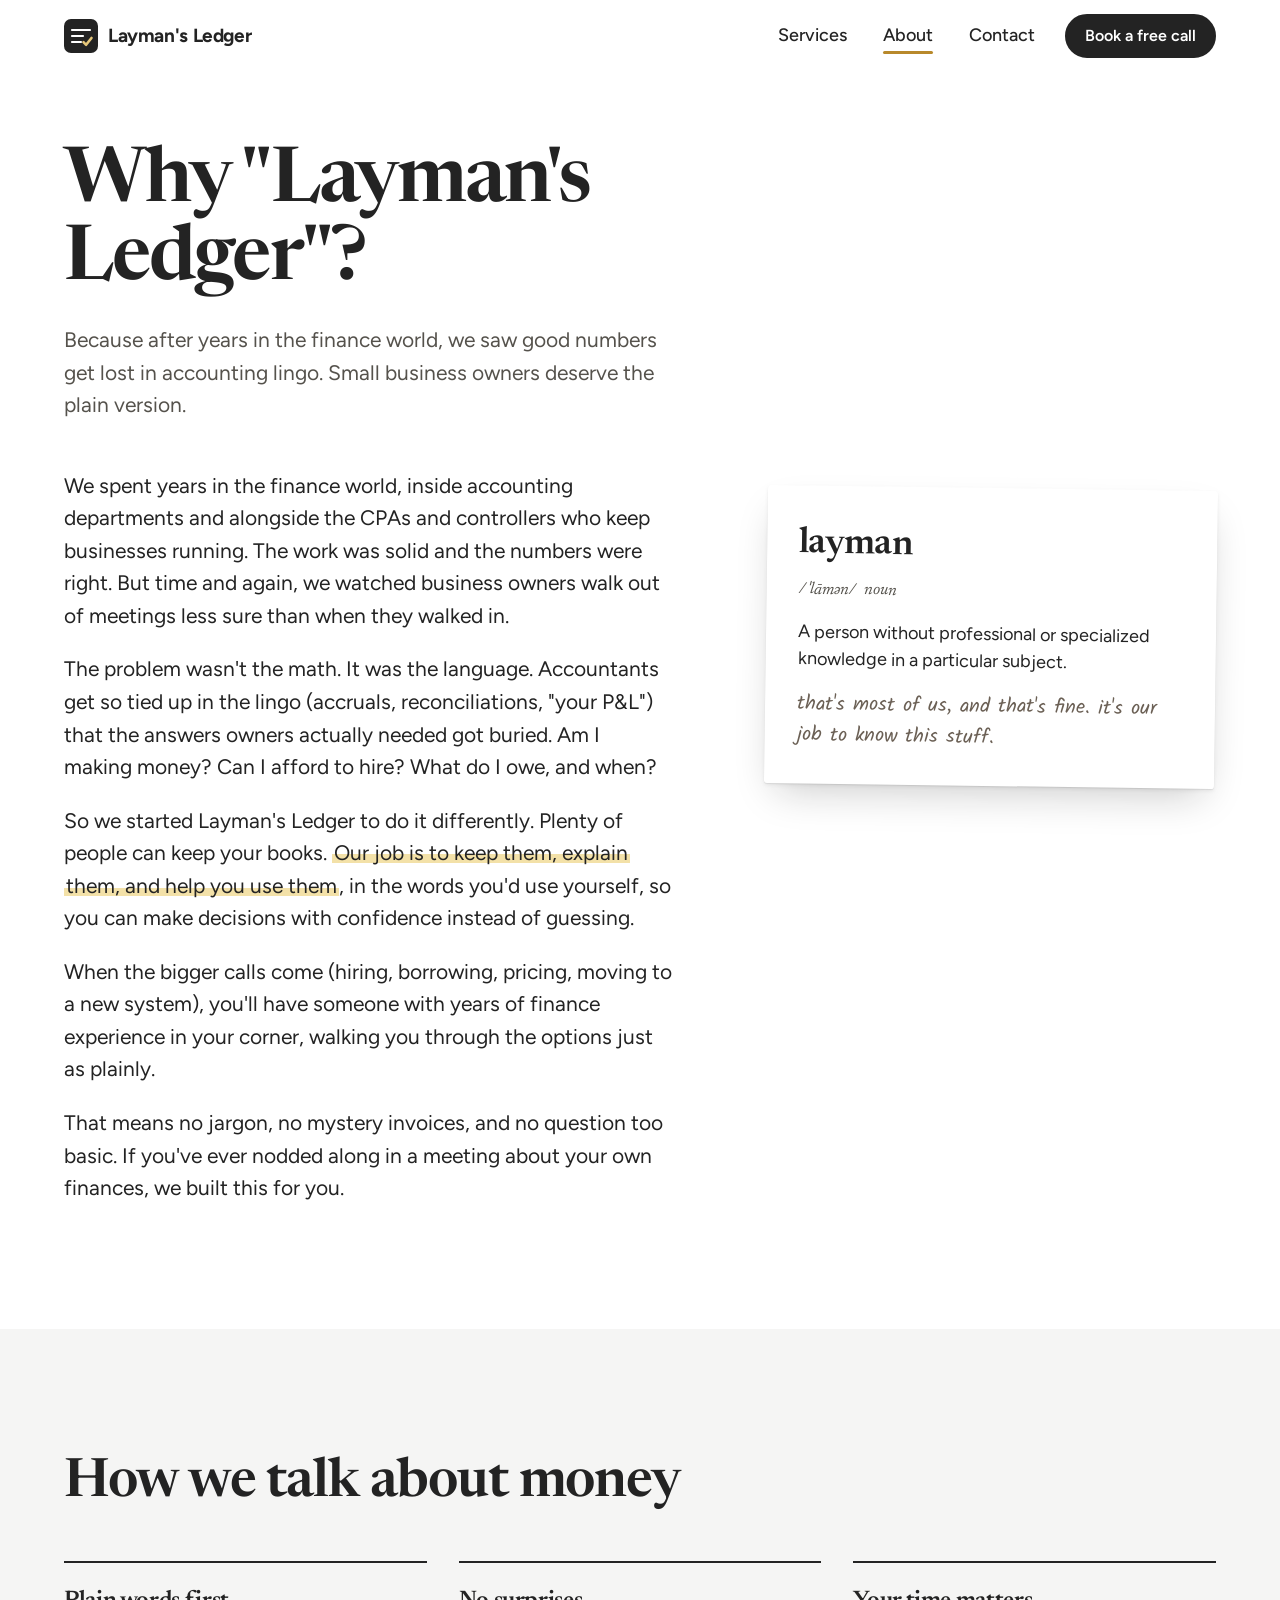
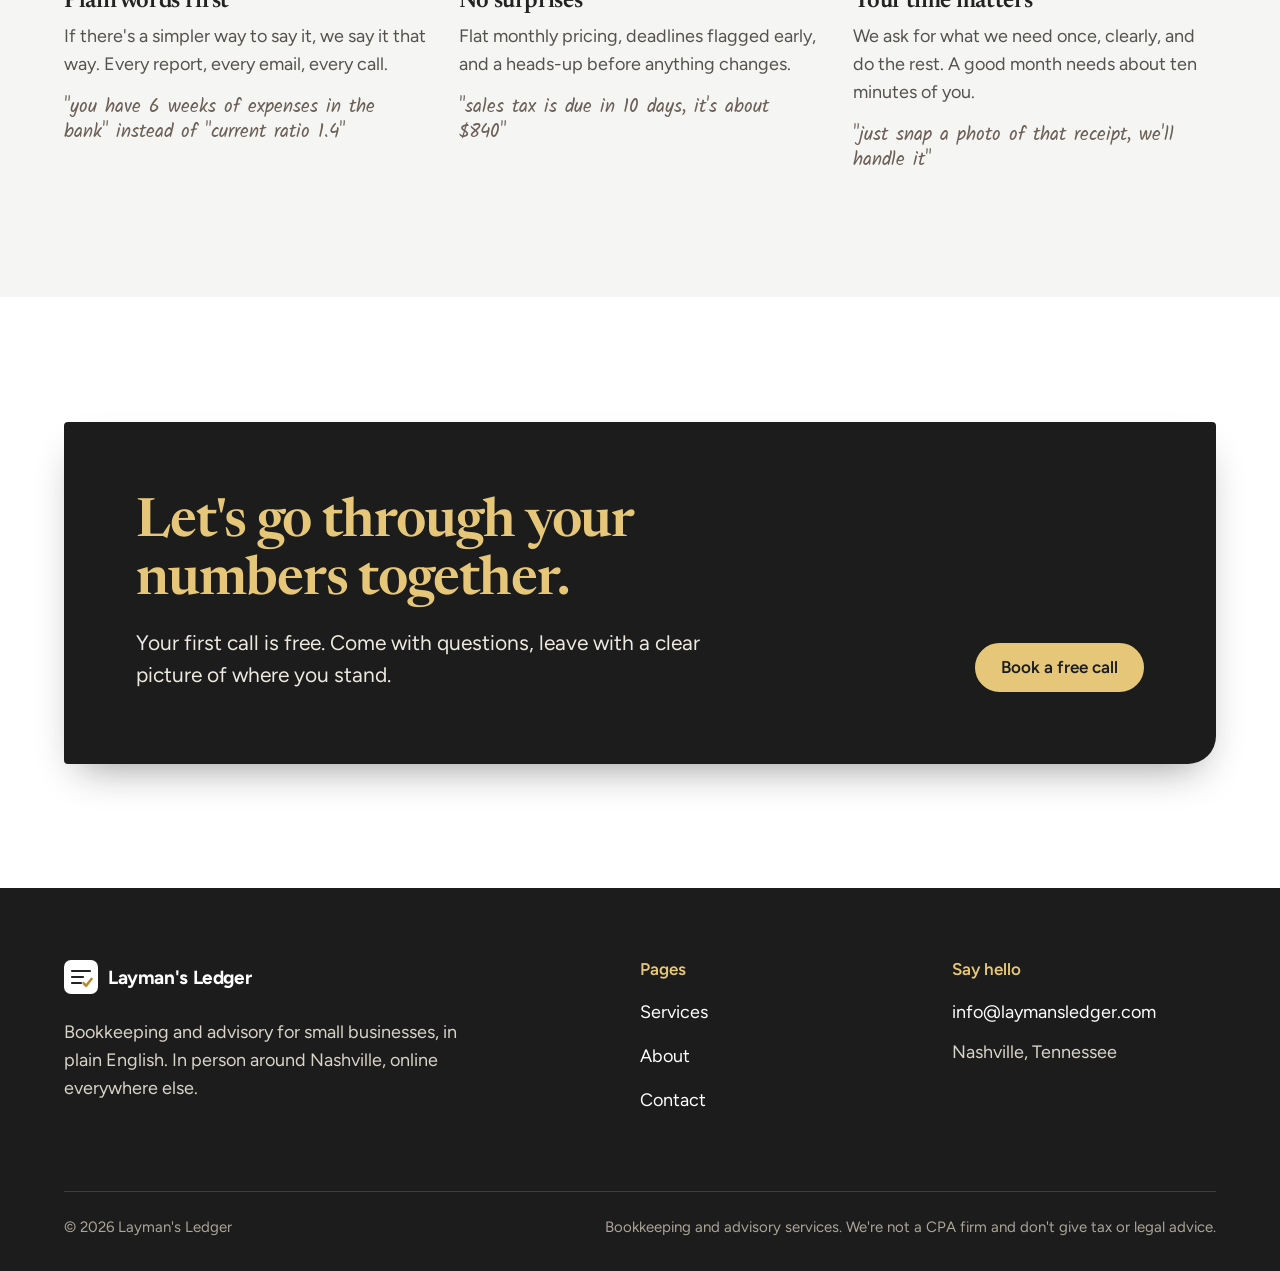
==== commit 5798d9af: "Switch type to Newsreader headings and Figtree body Serif headings for a more established, trustwort" ====
--- a/about.html
+++ b/about.html
@@ -12,7 +12,7 @@
   <meta property="og:type" content="website">
   <link rel="preconnect" href="https://fonts.googleapis.com">
   <link rel="preconnect" href="https://fonts.gstatic.com" crossorigin>
-  <link rel="stylesheet" href="https://fonts.googleapis.com/css2?family=Bricolage+Grotesque:opsz,wdth,wght@12..96,75..100,300..800&family=Kalam:wght@400;700&display=swap">
+  <link rel="stylesheet" href="https://fonts.googleapis.com/css2?family=Figtree:wght@400;500;600;700;800&family=Newsreader:opsz,wght@6..72,400..700&family=Kalam:wght@400;700&display=swap">
   <link rel="stylesheet" href="assets/css/styles.css">
 </head>
 <body>
--- a/assets/css/styles.css
+++ b/assets/css/styles.css
@@ -25,7 +25,8 @@
   --success: #1f7a4d;
 
   /* Type */
-  --font-sans: "Bricolage Grotesque", ui-sans-serif, system-ui, sans-serif;
+  --font-sans: "Figtree", ui-sans-serif, system-ui, sans-serif;
+  --font-serif: "Newsreader", ui-serif, Georgia, serif;
   --font-hand: "Kalam", "Segoe Print", "Bradley Hand", cursive;
 
   /* Classic typographic scale, rem based on a 16px root */
@@ -94,14 +95,20 @@
 
 h1, h2, h3, h4 {
   margin: 0;
+  font-family: var(--font-serif);
+  font-optical-sizing: auto;
   line-height: 1.08;
-  font-weight: 700;
+  font-weight: 600;
   letter-spacing: -0.02em;
   text-wrap: balance;
 }
 
-h1 { font-size: var(--step-5); font-variation-settings: "wdth" 92; letter-spacing: -0.022em; line-height: 1.04; }
-h2 { font-size: var(--step-4); font-variation-settings: "wdth" 94; letter-spacing: -0.02em; }
+/* Small label-style headings stay in the sans */
+.footer-grid h2,
+.service-detail h4 { font-family: var(--font-sans); letter-spacing: 0; }
+
+h1 { font-size: var(--step-5); letter-spacing: -0.025em; line-height: 1.02; }
+h2 { font-size: var(--step-4); letter-spacing: -0.02em; }
 h3 { font-size: var(--step-2); letter-spacing: -0.015em; line-height: 1.2; }
 
 p { margin: 0; text-wrap: pretty; }
@@ -343,7 +350,7 @@
   align-items: center;
 }
 
-.hero-copy h1 { max-width: 12ch; }
+.hero-copy h1 { max-width: none; font-size: clamp(2.75rem, 1.6rem + 3.4vw, 4.25rem); }
 .hero-copy h1 .line { display: block; }
 .hero-copy .lede { margin-top: var(--space-3); }
 
@@ -751,7 +758,7 @@
 
 .group-intro { padding-block: var(--space-6) var(--space-3); scroll-margin-top: 6rem; }
 .group-intro:first-child { padding-top: 0; }
-.group-intro h2 { font-size: var(--step-5); letter-spacing: -0.03em; }
+.group-intro h2 { font-size: var(--step-5); letter-spacing: -0.025em; }
 .group-intro .lede { margin-top: var(--space-2); }
 
 .toc { display: flex; flex-wrap: wrap; gap: 0.5rem; margin: var(--space-4) 0 0; padding: 0; list-style: none; }
@@ -817,7 +824,7 @@
   box-shadow: var(--shadow-paper);
   transform: rotate(0.8deg);
 }
-.definition dt { font-size: var(--step-3); font-weight: 700; letter-spacing: -0.02em; }
+.definition dt { font-family: var(--font-serif); font-size: var(--step-3); font-weight: 600; letter-spacing: -0.02em; }
 .definition dt small { display: block; margin-top: 0.25rem; font-size: 1rem; font-weight: 400; color: var(--ink-soft); letter-spacing: 0; font-style: italic; }
 .definition dd { margin: var(--space-2) 0 0; }
 .definition .hand { display: block; margin-top: var(--space-2); font-size: 1.25rem; }
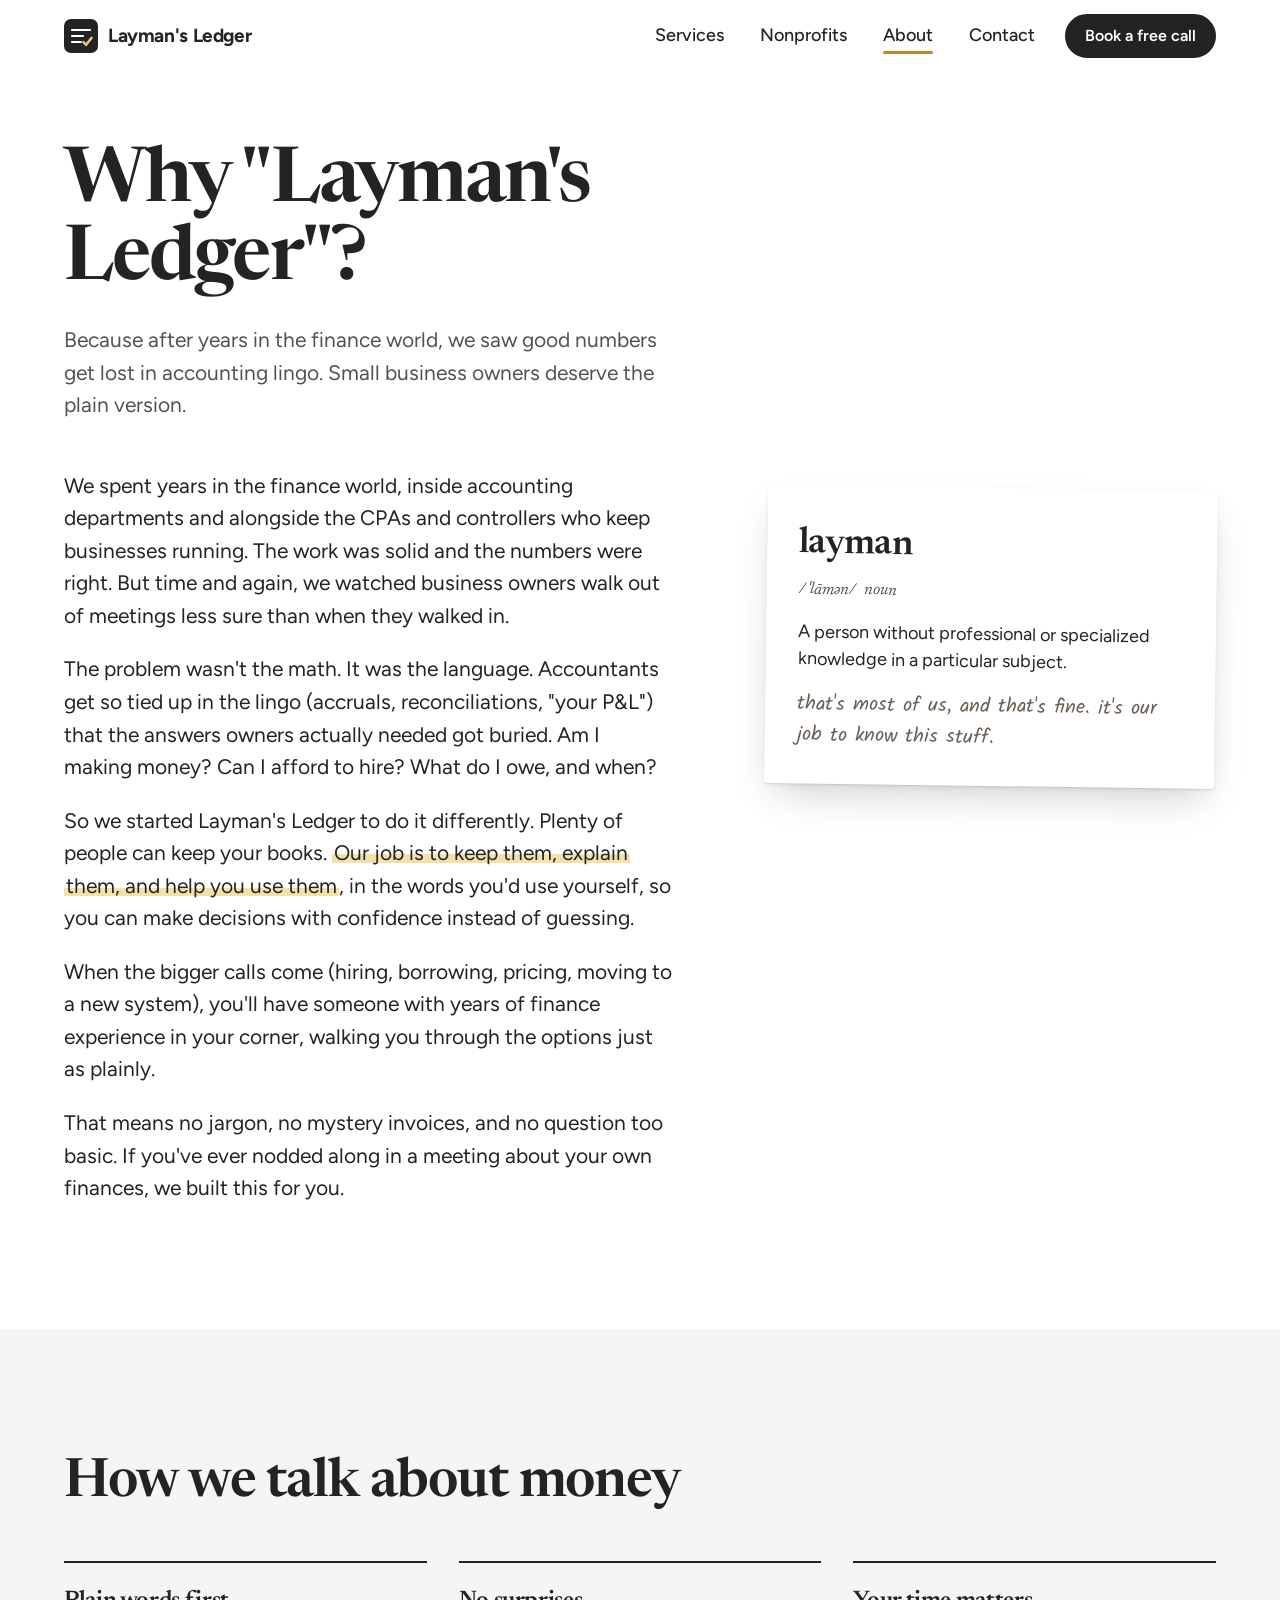
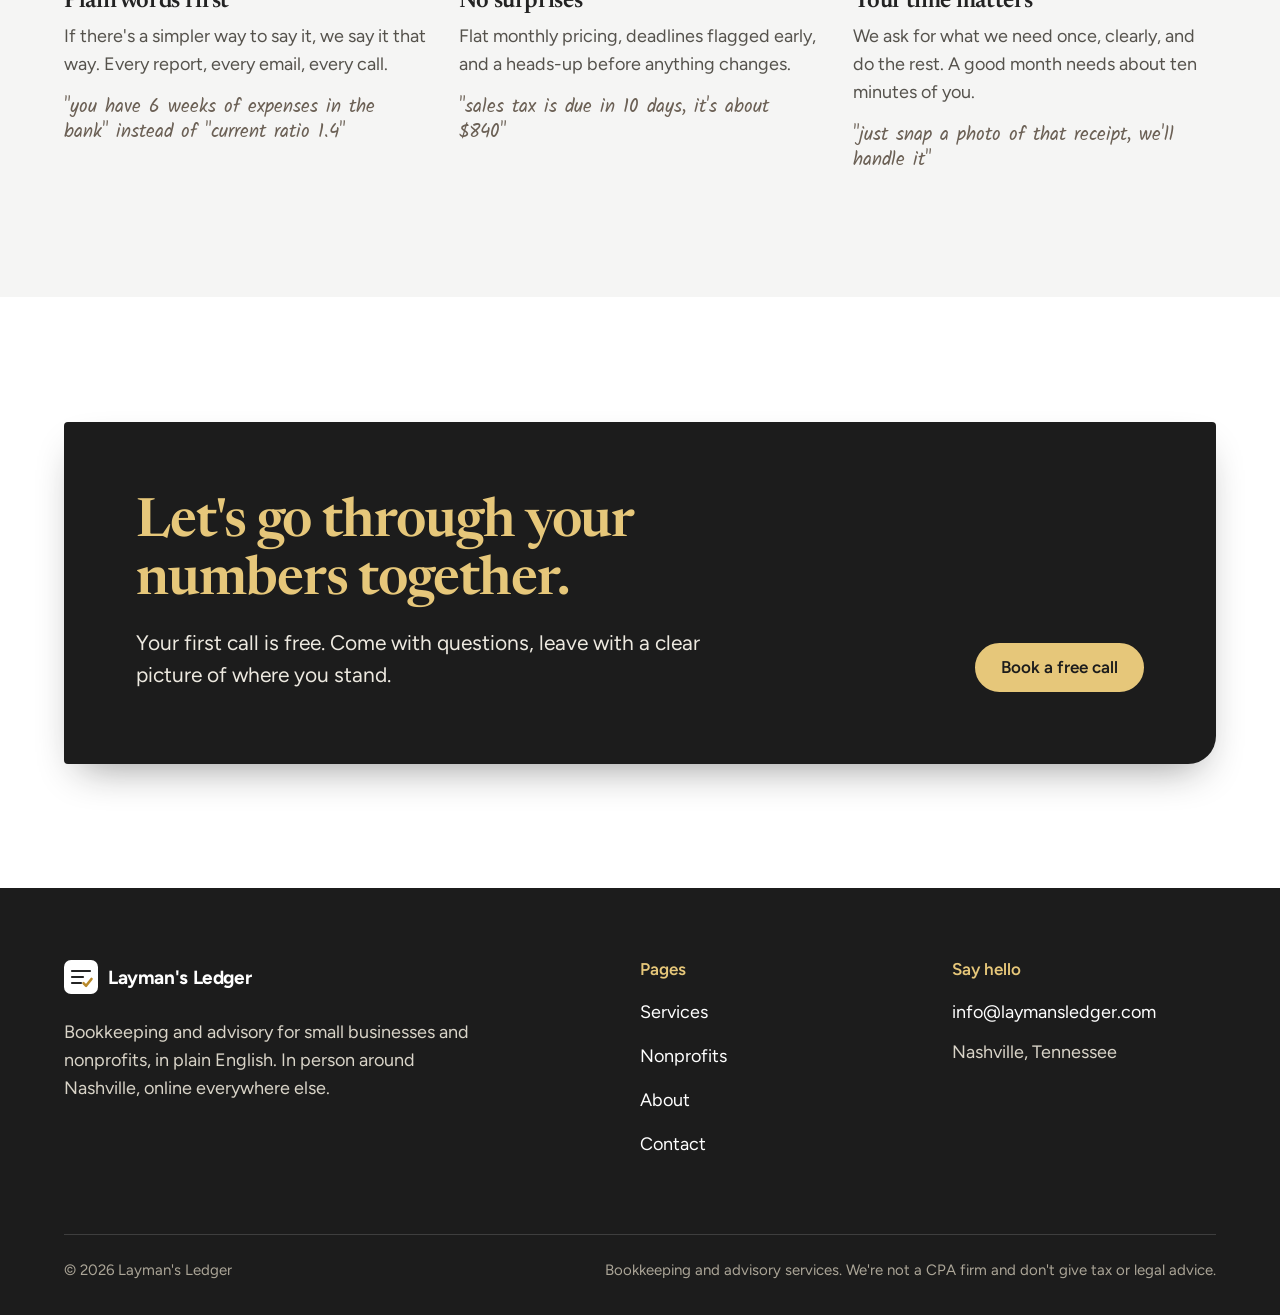
==== commit 609e8423: "Add nonprofit focus: dedicated page, home feature, contact option New nonprofits.html with an animat" ====
--- a/about.html
+++ b/about.html
@@ -27,6 +27,7 @@
       <button class="menu-toggle" type="button" aria-expanded="false" aria-controls="nav-links"><span></span><span class="visually-hidden">Menu</span></button>
       <ul class="nav-links" id="nav-links">
         <li><a href="services.html">Services</a></li>
+        <li><a href="nonprofits.html">Nonprofits</a></li>
         <li><a href="about.html" aria-current="page">About</a></li>
         <li><a href="contact.html">Contact</a></li>
         <li><a class="btn btn--small" href="contact.html">Book a free call</a></li>
@@ -104,12 +105,13 @@
             <svg viewBox="0 0 34 34" aria-hidden="true"><rect width="34" height="34" rx="7" fill="#fff"/><path d="M8 11h18M8 17h11M8 23h9" stroke="#232323" stroke-width="2.2" stroke-linecap="round"/><path d="M19.5 23.2l2.6 2.6 5.4-6.8" fill="none" stroke="#B8892B" stroke-width="2.6" stroke-linecap="round" stroke-linejoin="round"/></svg>
             Layman's Ledger
           </a>
-          <p>Bookkeeping and advisory for small businesses, in plain English. In person around Nashville, online everywhere else.</p>
+          <p>Bookkeeping and advisory for small businesses and nonprofits, in plain English. In person around Nashville, online everywhere else.</p>
         </div>
         <div>
           <h2>Pages</h2>
           <ul>
             <li><a href="services.html">Services</a></li>
+            <li><a href="nonprofits.html">Nonprofits</a></li>
             <li><a href="about.html">About</a></li>
             <li><a href="contact.html">Contact</a></li>
           </ul>
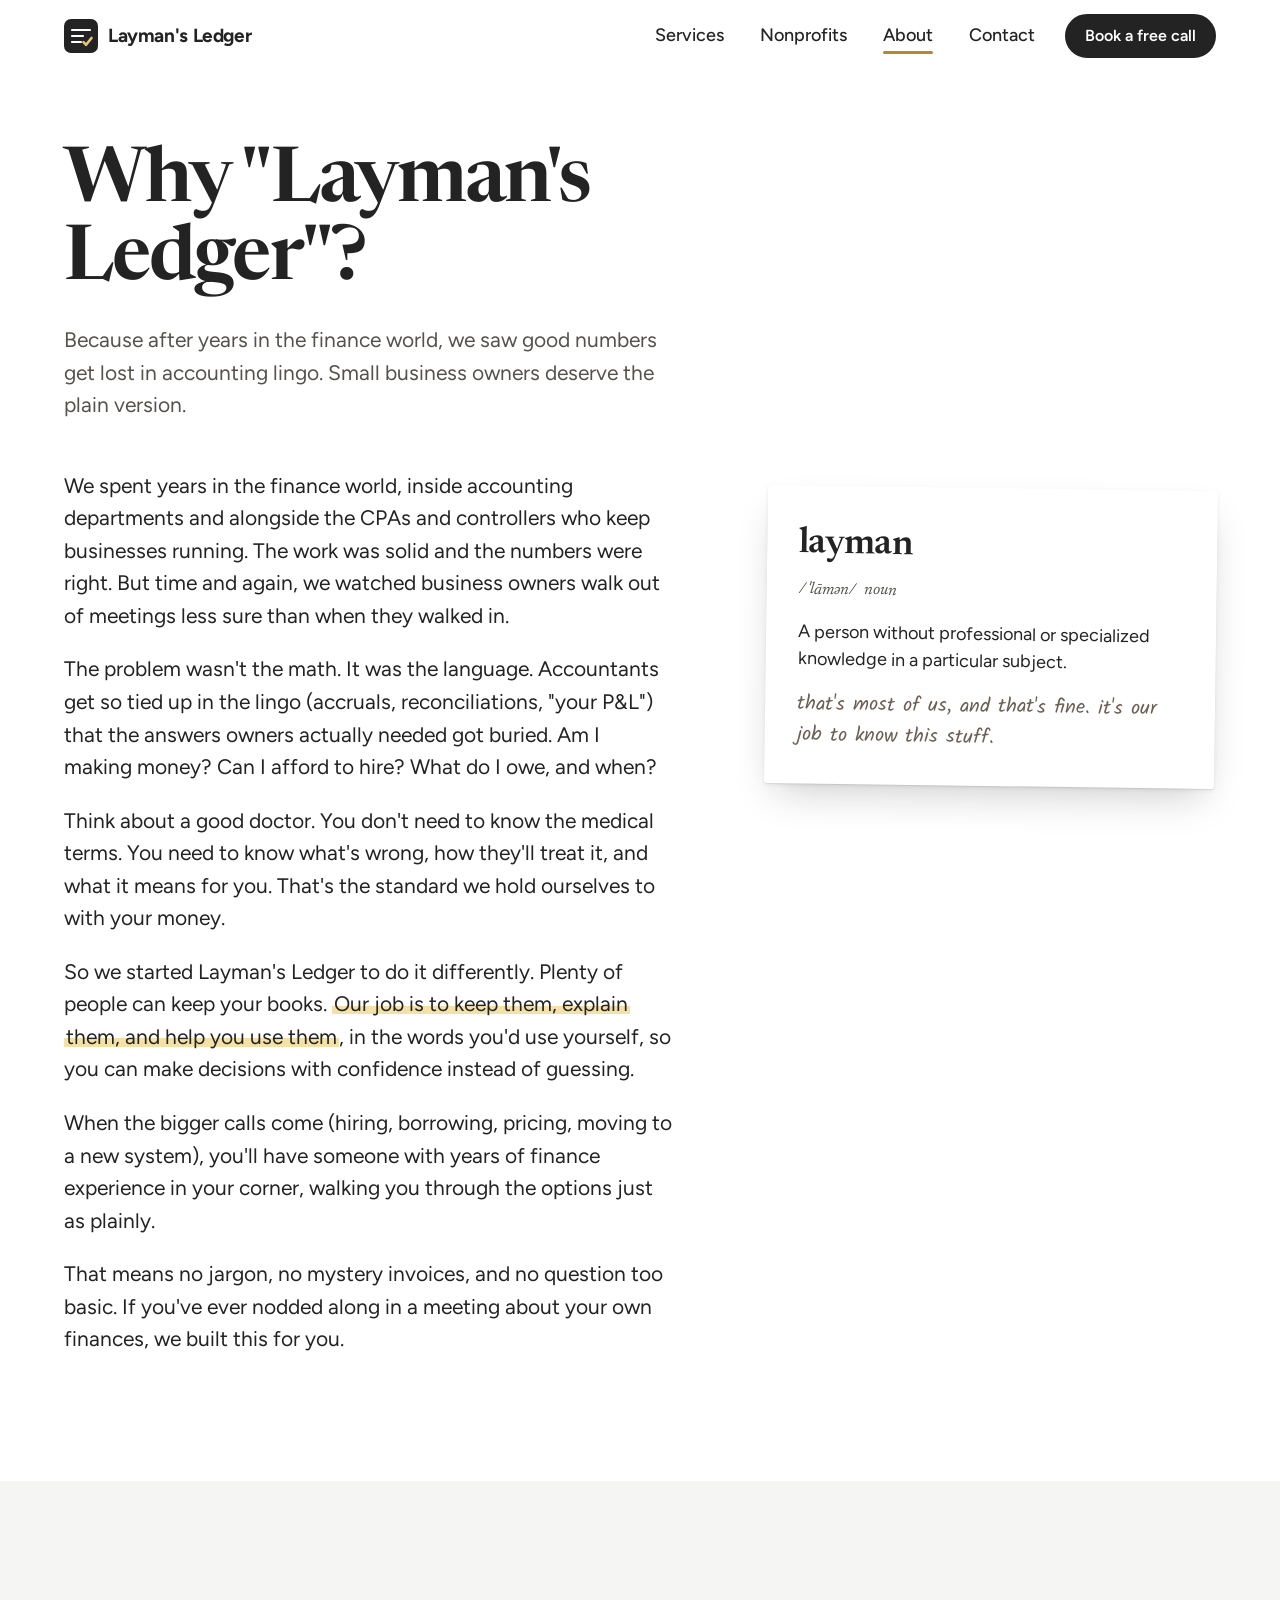
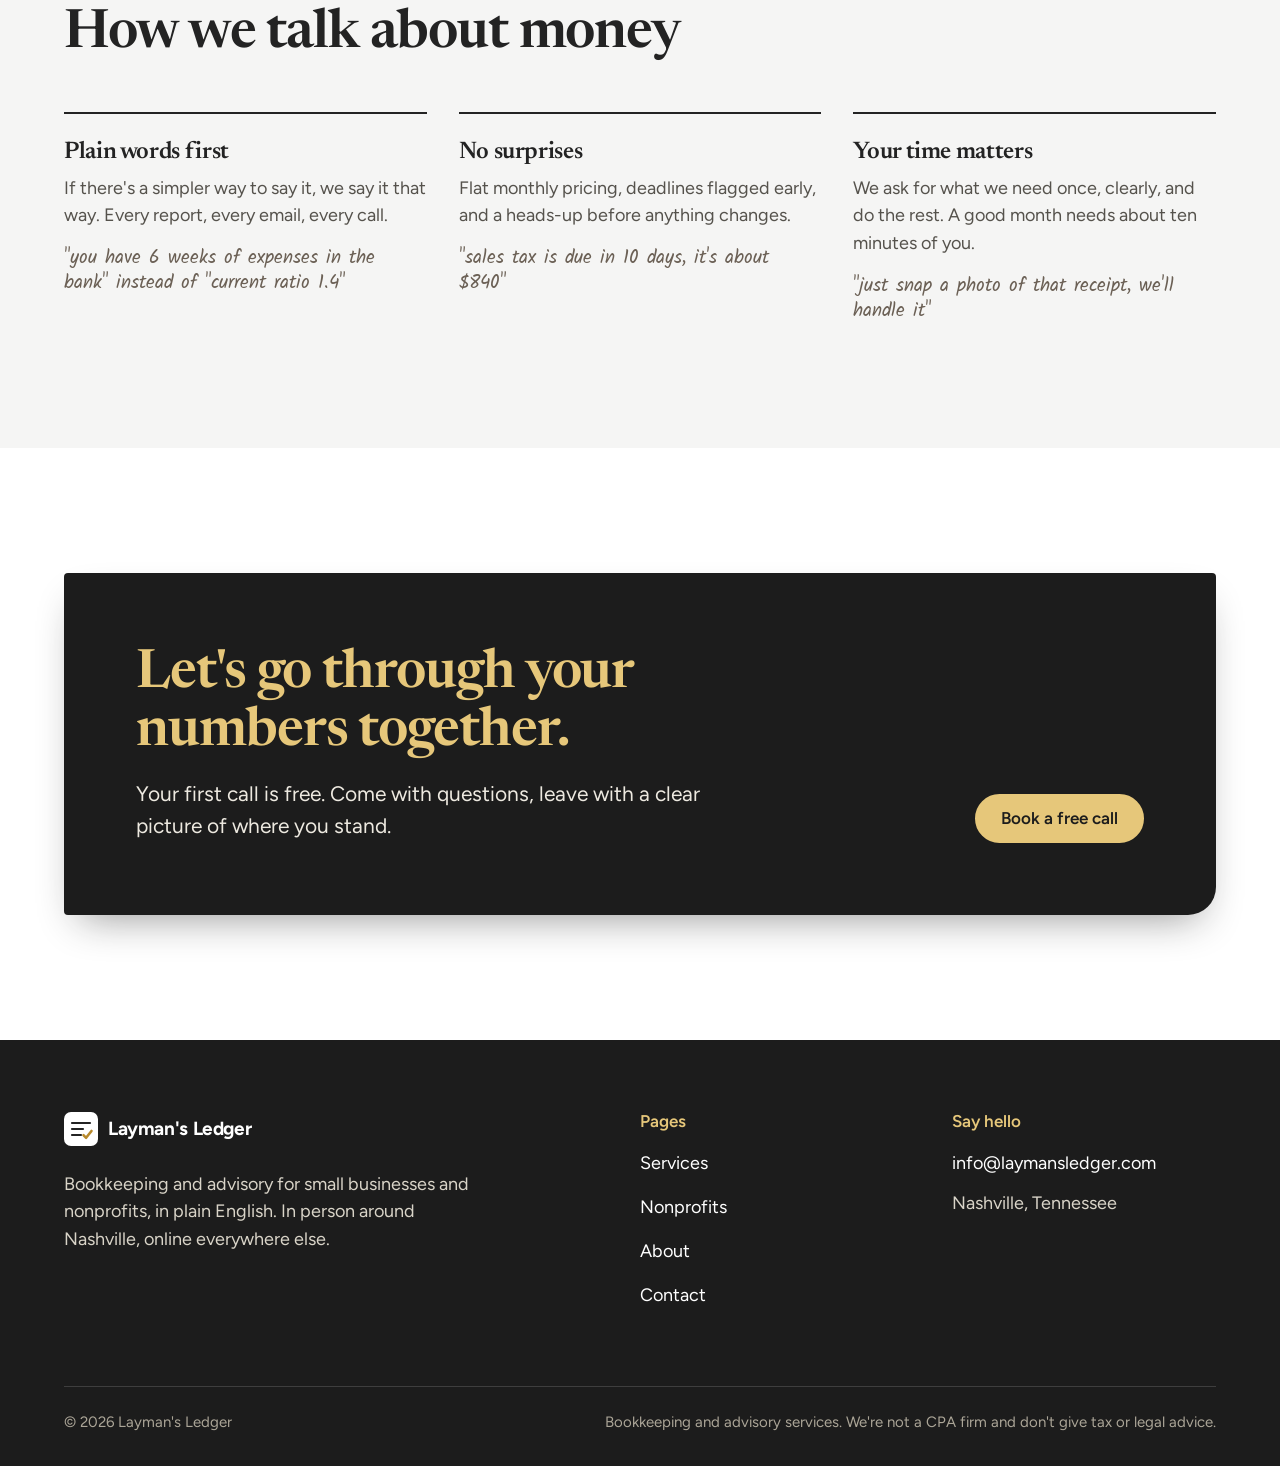
==== commit 208af433: "Add doctor analogy explaining what makes Layman's Ledger different New home section: a good doctor e" ====
--- a/about.html
+++ b/about.html
@@ -48,6 +48,7 @@
         <div class="story-text">
           <p>We spent years in the finance world, inside accounting departments and alongside the CPAs and controllers who keep businesses running. The work was solid and the numbers were right. But time and again, we watched business owners walk out of meetings less sure than when they walked in.</p>
           <p>The problem wasn't the math. It was the language. Accountants get so tied up in the lingo (accruals, reconciliations, "your P&amp;L") that the answers owners actually needed got buried. Am I making money? Can I afford to hire? What do I owe, and when?</p>
+          <p>Think about a good doctor. You don't need to know the medical terms. You need to know what's wrong, how they'll treat it, and what it means for you. That's the standard we hold ourselves to with your money.</p>
           <p>So we started Layman's Ledger to do it differently. Plenty of people can keep your books. <span class="highlight">Our job is to keep them, explain them, and help you use them</span>, in the words you'd use yourself, so you can make decisions with confidence instead of guessing.</p>
           <p>When the bigger calls come (hiring, borrowing, pricing, moving to a new system), you'll have someone with years of finance experience in your corner, walking you through the options just as plainly.</p>
           <p>That means no jargon, no mystery invoices, and no question too basic. If you've ever nodded along in a meeting about your own finances, we built this for you.</p>
--- a/assets/css/styles.css
+++ b/assets/css/styles.css
@@ -494,6 +494,49 @@
   color: var(--ink-soft);
 }
 
+/* ---------- The difference (doctor analogy) ---------- */
+
+.dx-grid { display: grid; gap: var(--space-4); grid-template-columns: minmax(0, 1fr); }
+@media (min-width: 48rem) { .dx-grid { grid-template-columns: repeat(2, minmax(0, 1fr)); gap: var(--space-5); } }
+
+.dx-card {
+  margin: 0;
+  padding: var(--space-4);
+  background: var(--paper);
+  border-radius: var(--r-doc);
+  box-shadow: var(--shadow-paper);
+  transform: rotate(-0.5deg);
+}
+.dx-card:nth-child(2) { transform: rotate(0.6deg); }
+.dx-label { display: flex; align-items: center; gap: 0.5rem; margin-bottom: var(--space-2); font-weight: 600; color: var(--ink-soft); }
+.dx-label svg { width: 1.25rem; height: 1.25rem; color: var(--gold-deep); }
+
+/* Jargon gets a gold pencil strike that can draw across every wrapped line */
+.dx-jargon {
+  color: var(--ink-soft);
+  font-size: var(--step-1);
+  line-height: 1.5;
+  text-decoration: none;
+  background-image: linear-gradient(var(--gold), var(--gold));
+  background-repeat: no-repeat;
+  background-position: 0 58%;
+  background-size: 100% 3px;
+  -webkit-box-decoration-break: clone;
+  box-decoration-break: clone;
+}
+.dx-plain {
+  margin-top: var(--space-2);
+  font-family: var(--font-hand);
+  color: var(--pencil);
+  font-size: 1.5rem;
+  line-height: 1.3;
+}
+
+.dx-promise-title {
+  margin: var(--space-6) 0 var(--space-3);
+  font-size: var(--step-3);
+}
+
 /* ---------- Jargon translator ---------- */
 
 .jargon-list {
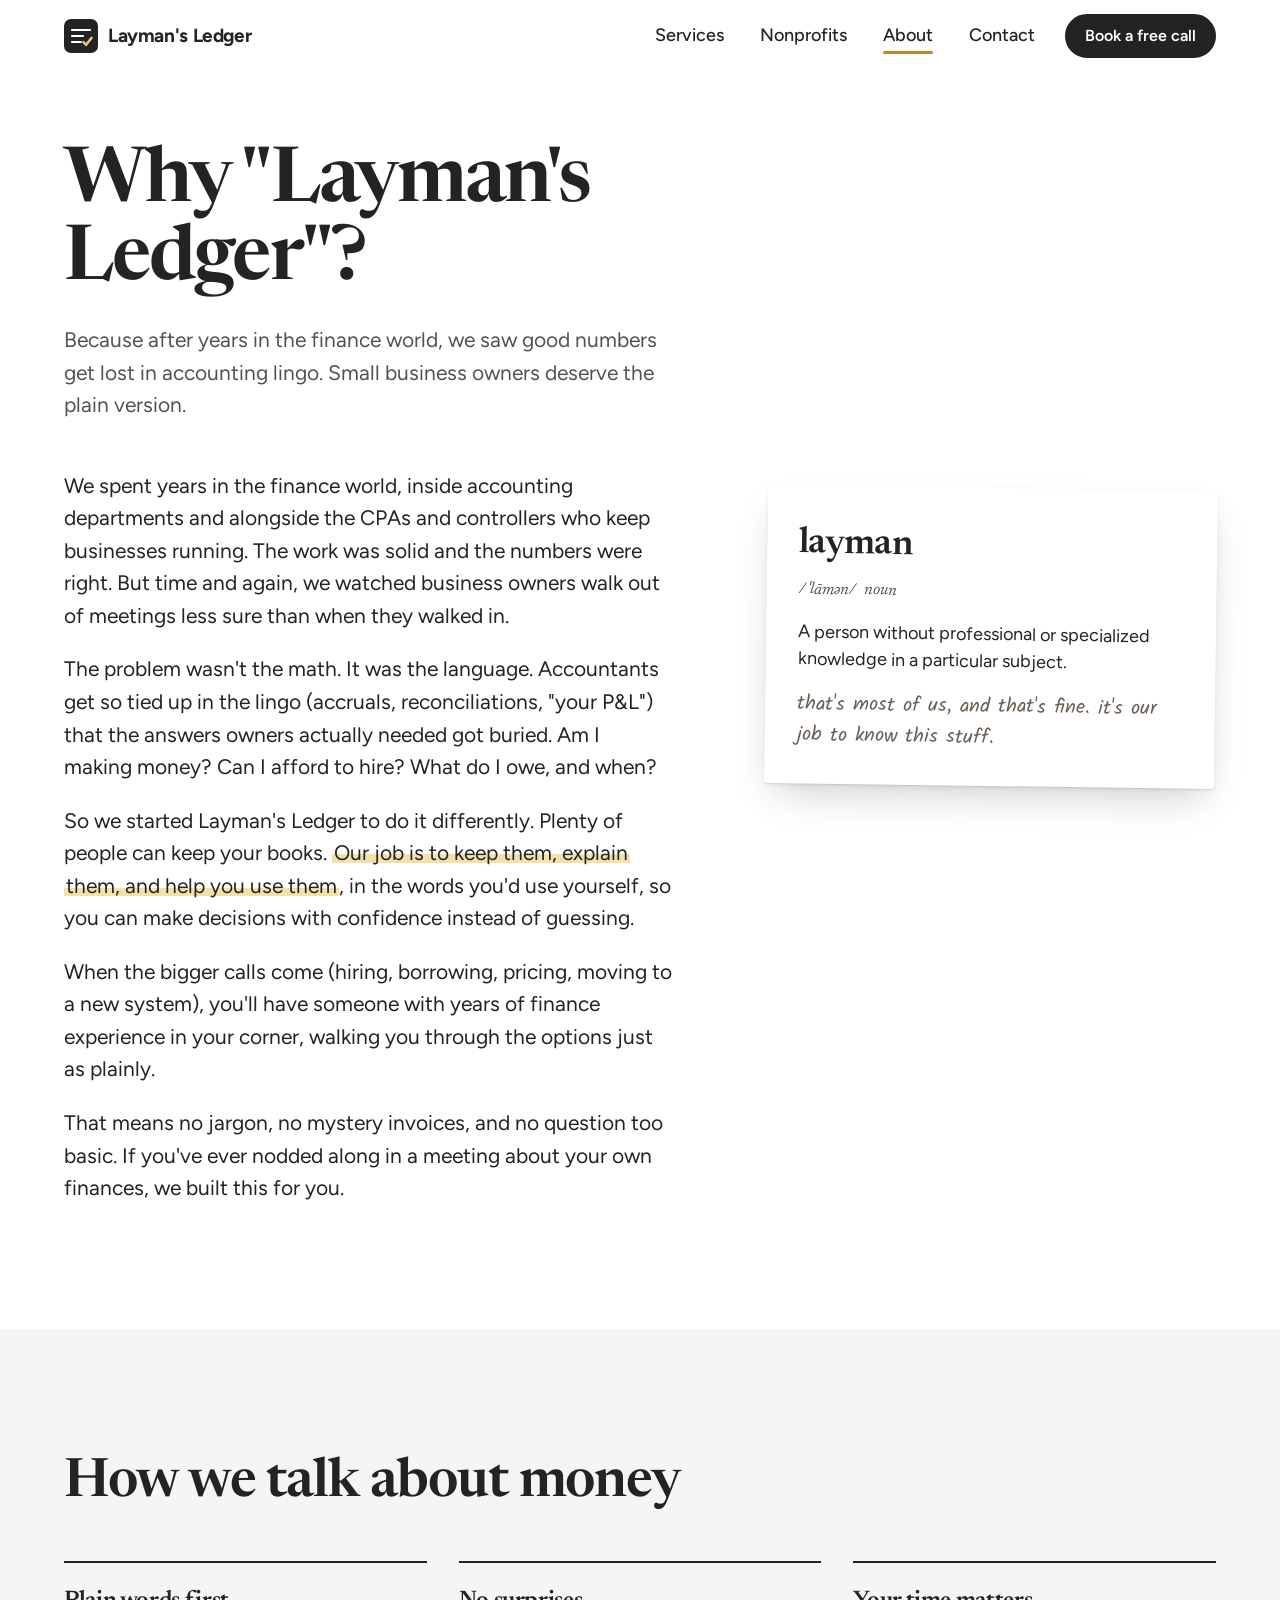
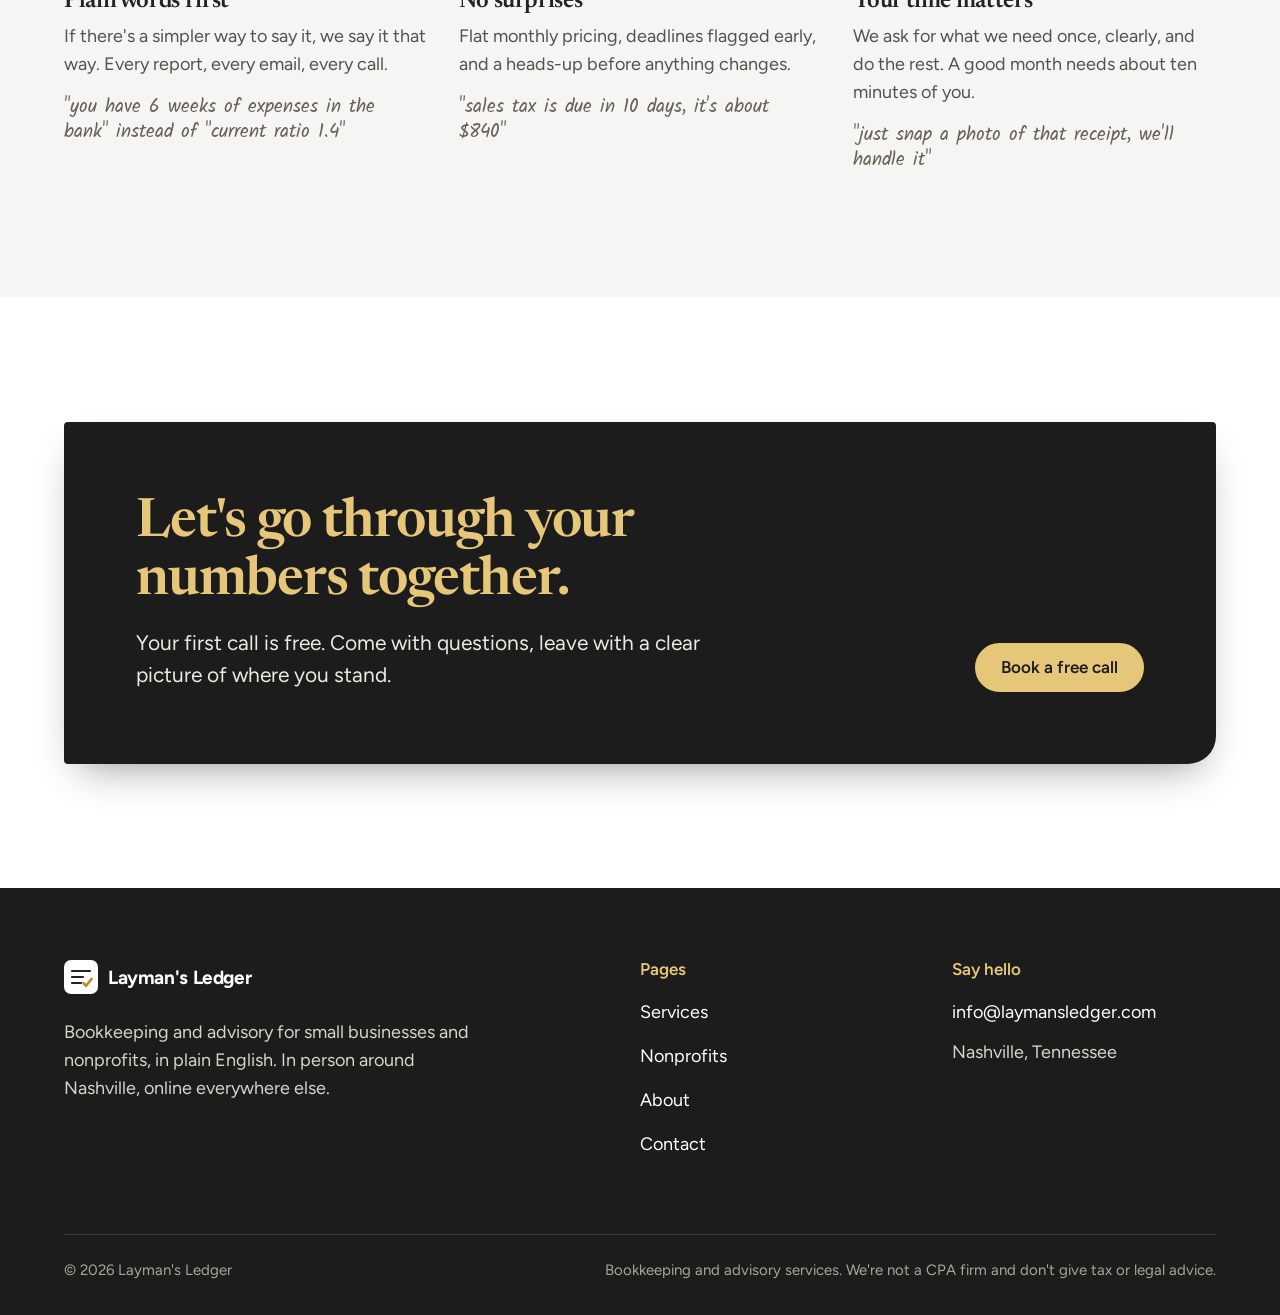
==== commit 0d355709: "Remove doctor analogy section and About line Reverts 8136791 and 208af43, restoring the home and Abo" ====
--- a/about.html
+++ b/about.html
@@ -48,7 +48,6 @@
         <div class="story-text">
           <p>We spent years in the finance world, inside accounting departments and alongside the CPAs and controllers who keep businesses running. The work was solid and the numbers were right. But time and again, we watched business owners walk out of meetings less sure than when they walked in.</p>
           <p>The problem wasn't the math. It was the language. Accountants get so tied up in the lingo (accruals, reconciliations, "your P&amp;L") that the answers owners actually needed got buried. Am I making money? Can I afford to hire? What do I owe, and when?</p>
-          <p>Think about a good doctor. You don't need to know the medical terms. You need to know what's wrong, how they'll treat it, and what it means for you. That's the standard we hold ourselves to with your money.</p>
           <p>So we started Layman's Ledger to do it differently. Plenty of people can keep your books. <span class="highlight">Our job is to keep them, explain them, and help you use them</span>, in the words you'd use yourself, so you can make decisions with confidence instead of guessing.</p>
           <p>When the bigger calls come (hiring, borrowing, pricing, moving to a new system), you'll have someone with years of finance experience in your corner, walking you through the options just as plainly.</p>
           <p>That means no jargon, no mystery invoices, and no question too basic. If you've ever nodded along in a meeting about your own finances, we built this for you.</p>
--- a/assets/css/styles.css
+++ b/assets/css/styles.css
@@ -494,49 +494,6 @@
   color: var(--ink-soft);
 }
 
-/* ---------- The difference (doctor analogy) ---------- */
-
-.dx-grid { display: grid; gap: var(--space-4); grid-template-columns: minmax(0, 1fr); }
-@media (min-width: 48rem) { .dx-grid { grid-template-columns: repeat(2, minmax(0, 1fr)); gap: var(--space-5); } }
-
-.dx-card {
-  margin: 0;
-  padding: var(--space-4);
-  background: var(--paper);
-  border-radius: var(--r-doc);
-  box-shadow: var(--shadow-paper);
-  transform: rotate(-0.5deg);
-}
-.dx-card:nth-child(2) { transform: rotate(0.6deg); }
-.dx-label { display: flex; align-items: center; gap: 0.5rem; margin-bottom: var(--space-2); font-weight: 600; color: var(--ink-soft); }
-.dx-label svg { width: 1.25rem; height: 1.25rem; color: var(--gold-deep); }
-
-/* Jargon gets a gold pencil strike that can draw across every wrapped line */
-.dx-jargon {
-  color: var(--ink-soft);
-  font-size: var(--step-1);
-  line-height: 1.5;
-  text-decoration: none;
-  background-image: linear-gradient(var(--gold), var(--gold));
-  background-repeat: no-repeat;
-  background-position: 0 58%;
-  background-size: 100% 3px;
-  -webkit-box-decoration-break: clone;
-  box-decoration-break: clone;
-}
-.dx-plain {
-  margin-top: var(--space-2);
-  font-family: var(--font-hand);
-  color: var(--pencil);
-  font-size: 1.5rem;
-  line-height: 1.3;
-}
-
-.dx-promise-title {
-  margin: var(--space-6) 0 var(--space-3);
-  font-size: var(--step-3);
-}
-
 /* ---------- Jargon translator ---------- */
 
 .jargon-list {
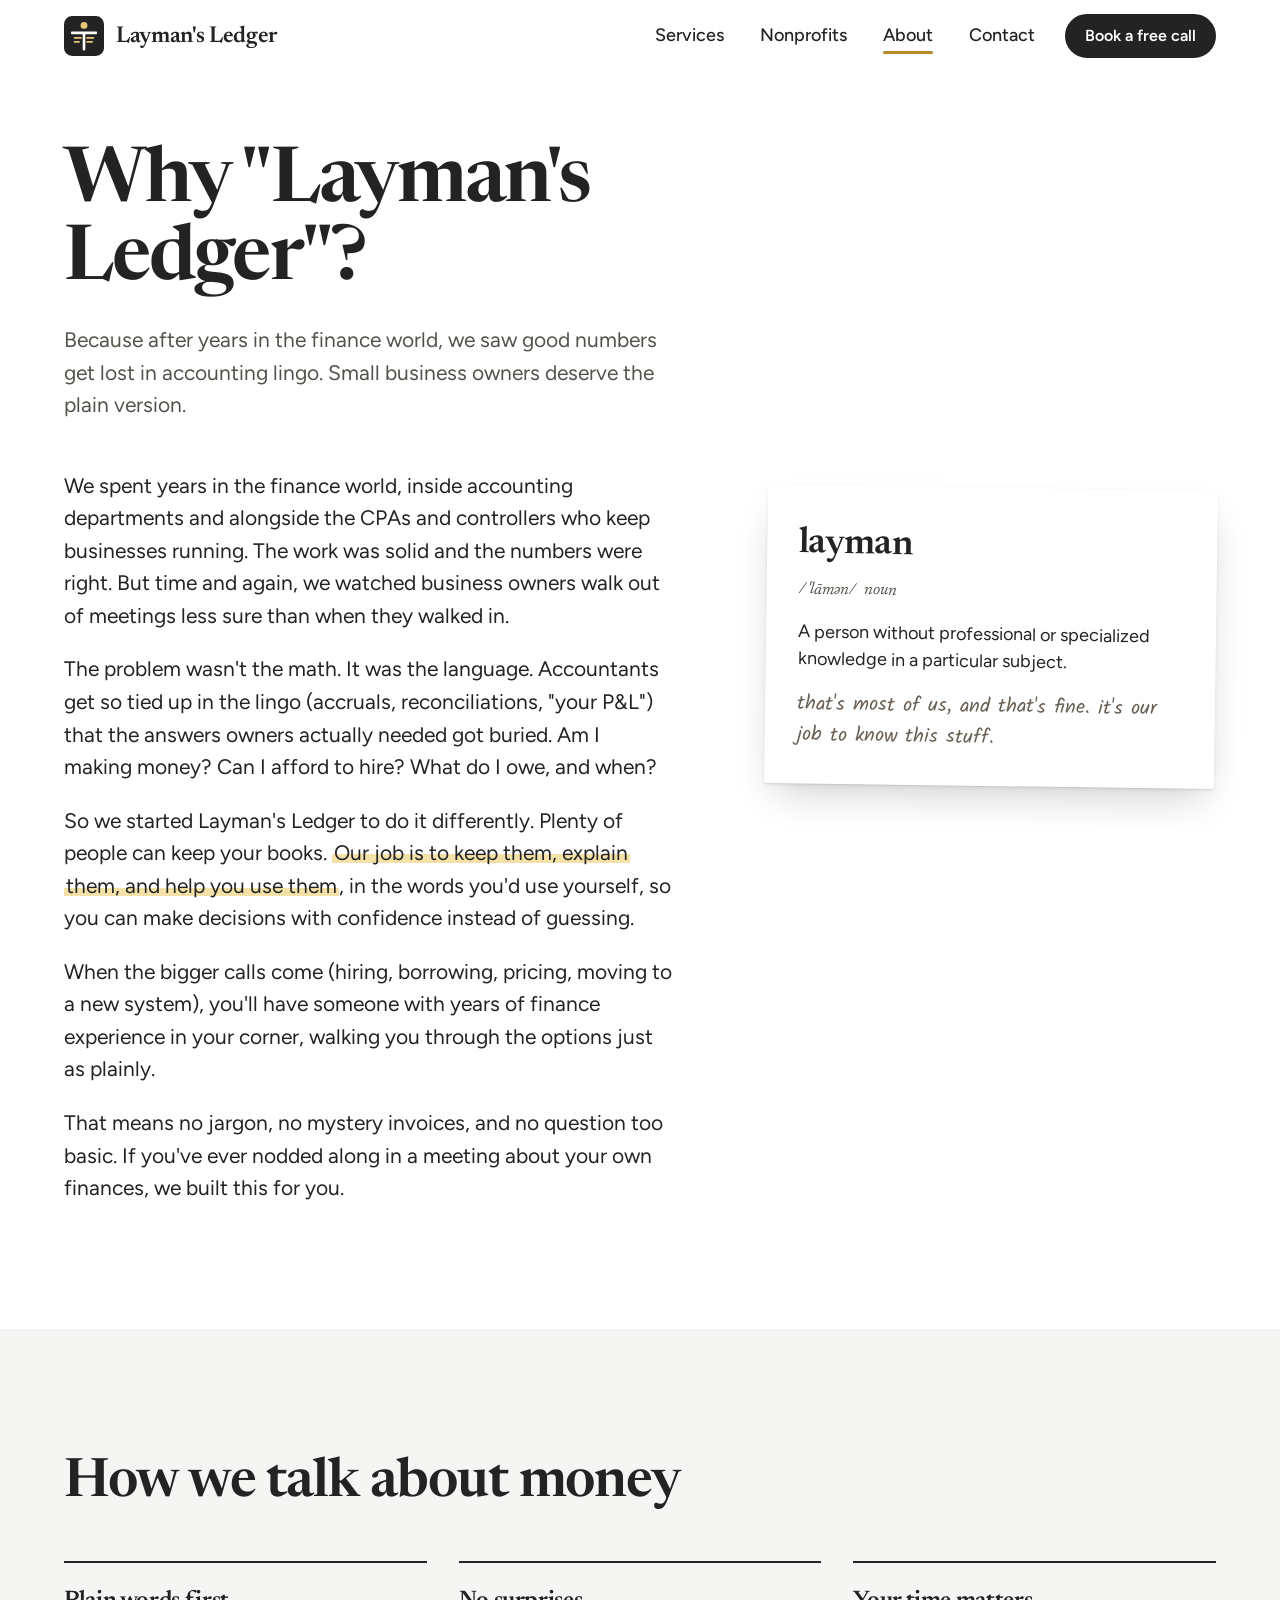
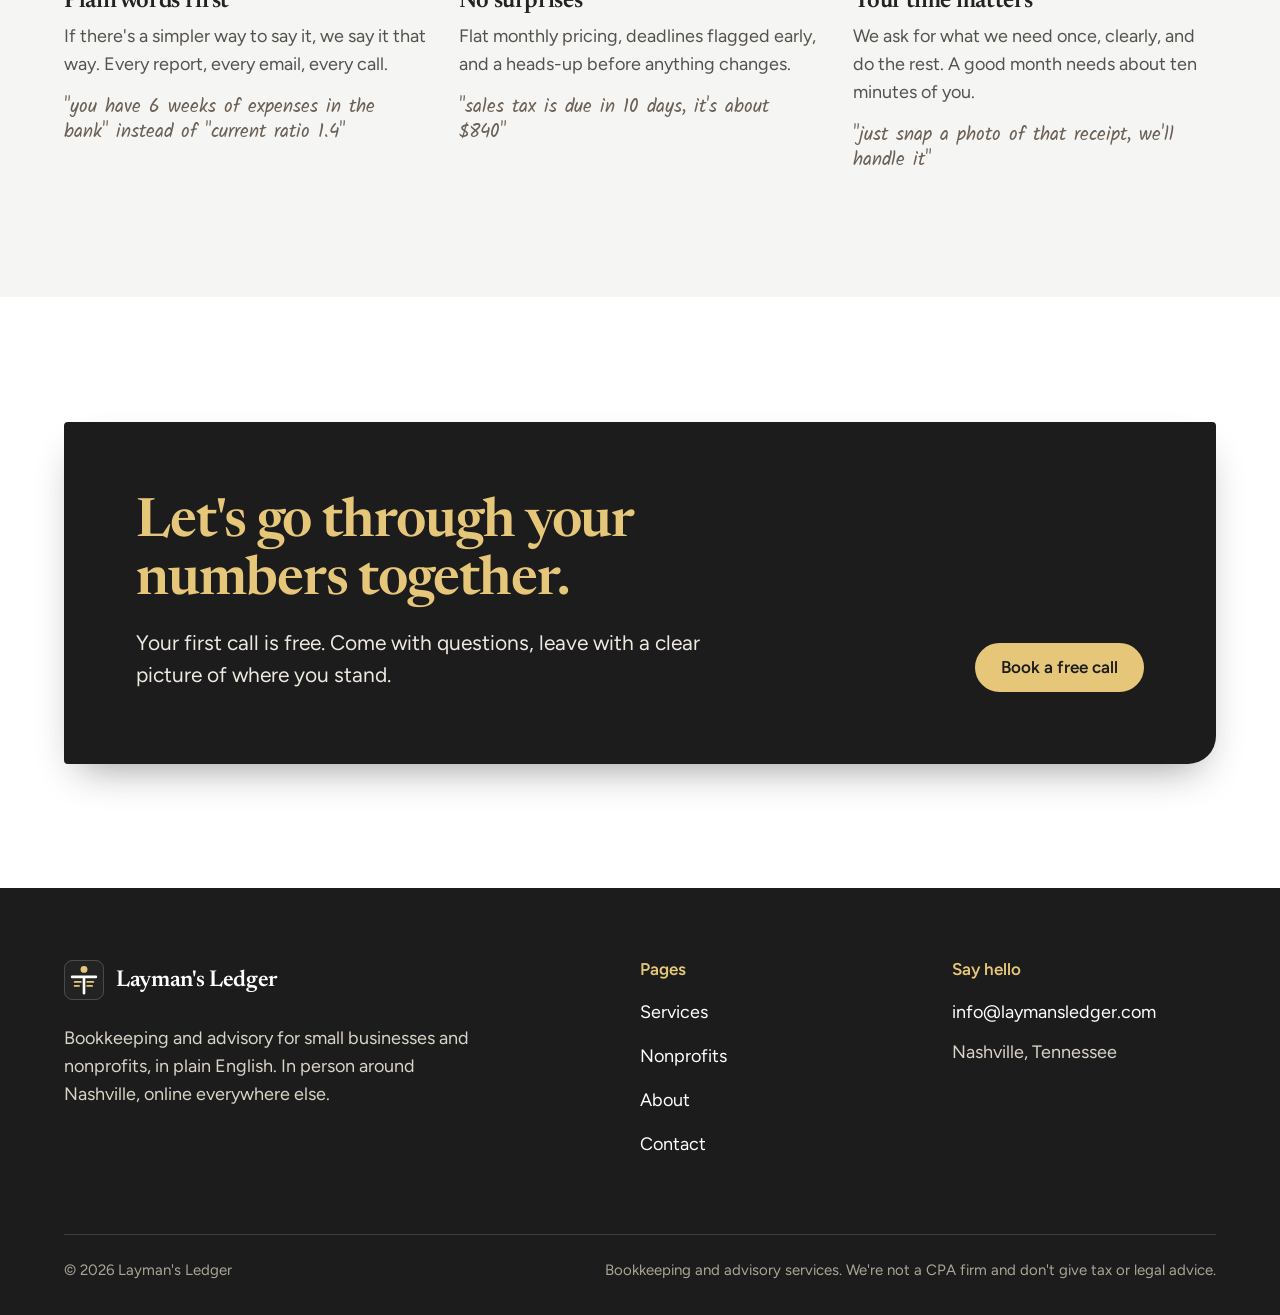
==== commit ba3f0bfc: "Adopt the layman logo: T-account figure in a black box New mark (gold head, white T, gold entries on" ====
--- a/about.html
+++ b/about.html
@@ -21,7 +21,7 @@
   <header class="site-header">
     <nav class="nav wrap" aria-label="Main">
       <a class="brand" href="index.html" aria-label="Layman's Ledger home">
-        <svg viewBox="0 0 34 34" aria-hidden="true"><rect width="34" height="34" rx="7" fill="#232323"/><path d="M8 11h18M8 17h11M8 23h9" stroke="#fff" stroke-width="2.2" stroke-linecap="round"/><path d="M19.5 23.2l2.6 2.6 5.4-6.8" fill="none" stroke="#E6C77A" stroke-width="2.6" stroke-linecap="round" stroke-linejoin="round"/></svg>
+        <svg viewBox="0 0 64 64" aria-hidden="true"><rect width="64" height="64" rx="13" fill="#232323"/><circle cx="32" cy="15" r="5.5" fill="#E6C77A"/><path d="M13 27h38M32 27v26" stroke="#fff" stroke-width="4.2" stroke-linecap="round"/><path d="M17 35h10M17 41.5h7M37 35h10M37 41.5h8" stroke="#E6C77A" stroke-width="2.8" stroke-linecap="round"/></svg>
         Layman's Ledger
       </a>
       <button class="menu-toggle" type="button" aria-expanded="false" aria-controls="nav-links"><span></span><span class="visually-hidden">Menu</span></button>
@@ -102,7 +102,7 @@
       <div class="footer-grid">
         <div>
           <a class="brand" href="index.html">
-            <svg viewBox="0 0 34 34" aria-hidden="true"><rect width="34" height="34" rx="7" fill="#fff"/><path d="M8 11h18M8 17h11M8 23h9" stroke="#232323" stroke-width="2.2" stroke-linecap="round"/><path d="M19.5 23.2l2.6 2.6 5.4-6.8" fill="none" stroke="#B8892B" stroke-width="2.6" stroke-linecap="round" stroke-linejoin="round"/></svg>
+            <svg viewBox="0 0 64 64" aria-hidden="true"><rect x=".75" y=".75" width="62.5" height="62.5" rx="12.5" fill="#232323" stroke="#fff" stroke-opacity=".22" stroke-width="1.5"/><circle cx="32" cy="15" r="5.5" fill="#E6C77A"/><path d="M13 27h38M32 27v26" stroke="#fff" stroke-width="4.2" stroke-linecap="round"/><path d="M17 35h10M17 41.5h7M37 35h10M37 41.5h8" stroke="#E6C77A" stroke-width="2.8" stroke-linecap="round"/></svg>
             Layman's Ledger
           </a>
           <p>Bookkeeping and advisory for small businesses and nonprofits, in plain English. In person around Nashville, online everywhere else.</p>
--- a/assets/css/styles.css
+++ b/assets/css/styles.css
@@ -230,18 +230,22 @@
   min-height: 4.5rem;
 }
 
+/* Logo: the layman (a T-account figure) in a black box, name set in the heading serif */
 .brand {
   display: inline-flex;
   align-items: center;
-  gap: 0.625rem;
+  gap: 0.75rem;
   color: var(--ink);
-  font-weight: 700;
-  font-size: 1.1875rem;
-  letter-spacing: -0.02em;
+  font-family: var(--font-serif);
+  font-optical-sizing: auto;
+  font-weight: 600;
+  font-size: 1.4375rem;
+  letter-spacing: -0.015em;
+  line-height: 1;
   text-decoration: none;
 }
 .brand:hover { color: var(--ink); }
-.brand svg { width: 2.125rem; height: 2.125rem; flex: none; }
+.brand svg { width: 2.5rem; height: 2.5rem; flex: none; }
 
 .nav-links {
   display: flex;
